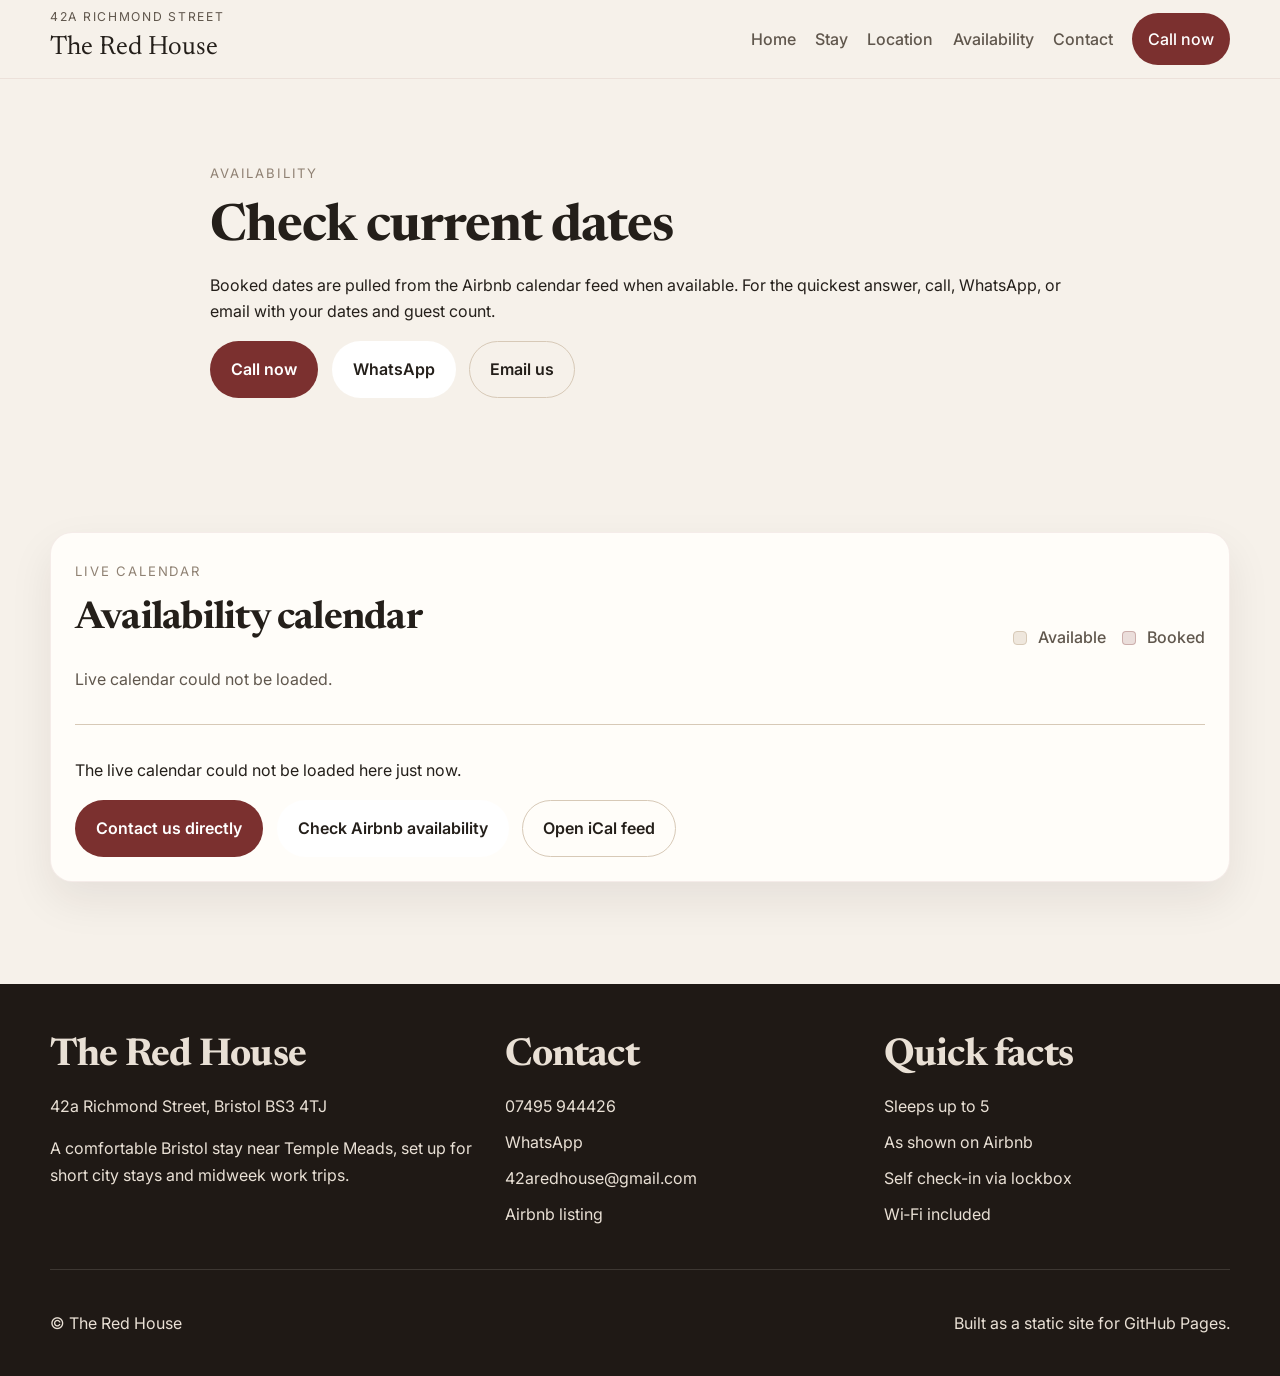
==== availability.html @ 4aca9b9d "Add files via upload" ====
<!doctype html>
<html lang="en">
<head>
<meta charset="utf-8">
<meta name="viewport" content="width=device-width, initial-scale=1">
<title>Availability | The Red House, 42a Richmond Street, Bristol</title>
<meta name="description" content="Check current availability for The Red House in Bristol. View booked dates and get in touch directly for your stay.">
<link rel="canonical" href="https://42atheredhouse.github.io/Bristol-Apartment/availability.html">
<meta property="og:title" content="Availability | The Red House, 42a Richmond Street, Bristol">
<meta property="og:description" content="Check current availability for The Red House in Bristol. View booked dates and get in touch directly for your stay.">
<meta property="og:type" content="website">
<meta property="og:url" content="https://42atheredhouse.github.io/Bristol-Apartment/availability.html">
<meta property="og:image" content="https://42atheredhouse.github.io/Bristol-Apartment/Living%20Room%20Hero.jpg">
<link rel="preconnect" href="https://fonts.googleapis.com">
<link rel="preconnect" href="https://fonts.gstatic.com" crossorigin>
<link href="https://fonts.googleapis.com/css2?family=Newsreader:opsz,wght@6..72,600;6..72,700&family=Inter:wght@400;500;600;700&display=swap" rel="stylesheet">
<link rel="stylesheet" href="assets/css/styles.css">
</head>
<body>
<header class="site-header">
  <div class="container nav-wrap">
    <a class="brand" href="index.html">
      <span class="brand-kicker">42A Richmond Street</span>
      <span class="brand-name">The Red House</span>
    </a>
    <button class="menu-toggle" aria-expanded="false" aria-controls="site-nav">Menu</button>
    <nav id="site-nav" class="site-nav" aria-label="Main navigation">
      <a href="index.html">Home</a>
      <a href="stay.html">Stay</a>
      <a href="location.html">Location</a>
      <a href="availability.html">Availability</a>
      <a href="contact.html">Contact</a>
      <a class="nav-cta" href="tel:+447495944426">Call now</a>
    </nav>
  </div>
</header>
<main class="page-main">
  <section class="page-hero narrow">
    <div class="container">
      <p class="eyebrow">Availability</p>
      <h1>Check current dates</h1>
      <p>Booked dates are pulled from the Airbnb calendar feed when available. For the quickest answer, call, WhatsApp, or email with your dates and guest count.</p>
      <div class="inline-actions">
        <a class="btn btn-primary" href="tel:+447495944426">Call now</a>
        <a class="btn btn-secondary" href="https://wa.me/447495944426?text=Hello%20-%20I%27d%20like%20to%20ask%20about%20availability%20at%20The%20Red%20House.">WhatsApp</a>
        <a class="btn btn-ghost" href="mailto:42aredhouse@gmail.com?subject=Availability%20enquiry%20for%20The%20Red%20House">Email us</a>
      </div>
    </div>
  </section>

  <section class="section">
    <div class="container">
      <div class="availability-panel">
        <div class="availability-top">
          <div>
            <p class="eyebrow">Live calendar</p>
            <h2>Availability calendar</h2>
          </div>
          <div class="availability-legend">
            <span><i class="legend-box available"></i> Available</span>
            <span><i class="legend-box booked"></i> Booked</span>
          </div>
        </div>
        <div id="availability-status" class="availability-status">Loading calendar…</div>
        <div id="calendar-wrap" class="calendar-wrap" hidden></div>
        <div id="availability-fallback" class="availability-fallback" hidden>
          <p>The live calendar could not be loaded here just now.</p>
          <div class="inline-actions compact">
            <a class="btn btn-primary" href="contact.html">Contact us directly</a>
            <a class="btn btn-secondary" href="https://www.airbnb.co.uk/rooms/1425422079046870858">Check Airbnb availability</a>
            <a class="btn btn-ghost" href="https://www.airbnb.co.uk/calendar/ical/1425422079046870858.ics?t=6ffb9995979742ffa3e7697422e4d368">Open iCal feed</a>
          </div>
        </div>
      </div>
    </div>
  </section>
</main>
<footer class="site-footer">
  <div class="container footer-grid">
    <div>
      <h2>The Red House</h2>
      <p>42a Richmond Street, Bristol BS3 4TJ</p>
      <p>A comfortable Bristol stay near Temple Meads, set up for short city stays and midweek work trips.</p>
    </div>
    <div>
      <h2>Contact</h2>
      <ul class="footer-list">
        <li><a href="tel:+447495944426">07495 944426</a></li>
        <li><a href="https://wa.me/447495944426?text=Hello%20-%20I%27d%20like%20to%20ask%20about%20availability%20at%20The%20Red%20House.">WhatsApp</a></li>
        <li><a href="mailto:42aredhouse@gmail.com">42aredhouse@gmail.com</a></li>
        <li><a href="https://www.airbnb.co.uk/rooms/1425422079046870858">Airbnb listing</a></li>
      </ul>
    </div>
    <div>
      <h2>Quick facts</h2>
      <ul class="footer-list">
        <li>Sleeps up to 5</li>
        <li>As shown on Airbnb</li>
        <li>Self check-in via lockbox</li>
        <li>Wi‑Fi included</li>
      </ul>
    </div>
  </div>
  <div class="container footer-bottom">
    <p>© The Red House</p>
    <p>Built as a static site for GitHub Pages.</p>
  </div>
</footer>
<script src="assets/js/site.js"></script>
</body>
</html>
---- assets/css/styles.css ----
:root {
  --bg: #f6f1ea;
  --surface: #fffdf9;
  --surface-soft: #efe7dd;
  --text: #241f1a;
  --muted: #60574d;
  --line: #d7c9b7;
  --accent: #7b302f;
  --accent-dark: #5f2221;
  --white: #ffffff;
  --shadow: 0 18px 44px rgba(36, 31, 26, 0.08);
  --radius: 22px;
  --radius-sm: 14px;
  --content: 1180px;
}
* { box-sizing: border-box; }
html { scroll-behavior: smooth; }
body {
  margin: 0;
  font-family: Inter, system-ui, sans-serif;
  color: var(--text);
  background: var(--bg);
  line-height: 1.65;
}
a { color: inherit; text-decoration: none; }
img { max-width: 100%; display: block; }
p, li { font-size: 1rem; }
h1, h2, h3 {
  font-family: "Newsreader", Georgia, serif;
  line-height: 1.08;
  margin: 0 0 0.6rem;
  letter-spacing: -0.02em;
}
h1 { font-size: clamp(2.5rem, 4vw, 5rem); }
h2 { font-size: clamp(2rem, 3vw, 3.2rem); }
h3 { font-size: 1.45rem; }
.container {
  width: min(calc(100% - 2rem), var(--content));
  margin: 0 auto;
}
.site-header {
  position: sticky;
  top: 0;
  z-index: 20;
  background: rgba(246, 241, 234, 0.88);
  border-bottom: 1px solid rgba(123, 48, 47, 0.08);
  backdrop-filter: blur(14px);
}
.nav-wrap { display: flex; align-items: center; justify-content: space-between; gap: 1rem; min-height: 78px; }
.brand { display: flex; flex-direction: column; }
.brand-kicker { font-size: 0.76rem; text-transform: uppercase; letter-spacing: 0.14em; color: var(--muted); }
.brand-name { font-family: "Newsreader", Georgia, serif; font-size: 1.65rem; }
.site-nav { display: flex; align-items: center; gap: 1.2rem; }
.site-nav a { color: var(--muted); font-weight: 500; }
.site-nav a:hover, .site-nav a:focus { color: var(--text); }
.nav-cta {
  padding: 0.8rem 1rem;
  background: var(--accent);
  color: var(--white) !important;
  border-radius: 999px;
}
.menu-toggle { display: none; }
.hero {
  position: relative;
  min-height: min(92vh, 940px);
  display: flex;
  align-items: center;
  overflow: clip;
}
.hero-image, .hero-overlay {
  position: absolute; inset: 0; width: 100%; height: 100%;
}
.hero-image { object-fit: cover; }
.hero-overlay {
  background: linear-gradient(90deg, rgba(18,15,12,.70) 0%, rgba(18,15,12,.48) 35%, rgba(18,15,12,.18) 65%, rgba(18,15,12,.08) 100%);
}
.hero-content {
  position: relative;
  z-index: 1;
  color: var(--white);
  padding: 5rem 0;
  max-width: 760px;
}
.eyebrow {
  display: inline-block;
  margin: 0 0 1rem;
  font-size: 0.82rem;
  text-transform: uppercase;
  letter-spacing: 0.14em;
  color: #8f8173;
}
.hero .eyebrow, .hero p, .hero a { color: var(--white); }
.hero-copy { font-size: clamp(1.1rem, 1.4vw, 1.35rem); max-width: 48rem; margin: 0 0 1.6rem; }
.cta-row, .inline-actions { display: flex; flex-wrap: wrap; gap: 0.85rem; }
.btn {
  display: inline-flex; align-items: center; justify-content: center;
  min-height: 48px; padding: 0.9rem 1.25rem; border-radius: 999px;
  border: 1px solid transparent; font-weight: 600; transition: .2s ease;
}
.btn:hover, .btn:focus { transform: translateY(-1px); }
.btn-primary { background: var(--accent); color: var(--white); }
.btn-primary:hover, .btn-primary:focus { background: var(--accent-dark); }
.btn-secondary { background: var(--white); color: var(--text); }
.btn-ghost { border-color: rgba(255,255,255,.45); color: var(--white); }
.page-main .btn-ghost, .section .btn-ghost { border-color: var(--line); color: var(--text); }
.secondary-link { margin-top: 1rem; }
.secondary-link a { text-decoration: underline; text-underline-offset: 0.2em; }
.fact-strip { background: var(--accent); color: var(--white); }
.fact-grid {
  display: grid; gap: 1rem; grid-template-columns: repeat(5, 1fr); padding: 1rem 0;
}
.fact-grid p { margin: 0; font-weight: 600; text-align: center; }
.section { padding: clamp(4rem, 8vw, 7rem) 0; }
.section-soft { background: var(--surface-soft); }
.section-heading { max-width: 820px; margin-bottom: 2rem; }
.two-col { display: grid; gap: 2rem; grid-template-columns: 1.1fr .9fr; align-items: start; }
.card-list, .feature-grid { display: grid; gap: 1rem; }
.mini-card, .feature-card, .trust-panel, .media-card, .map-card, .map-placeholder, .contact-panel, .contact-form {
  background: var(--surface); border: 1px solid rgba(123,48,47,.08); border-radius: var(--radius); box-shadow: var(--shadow);
}
.mini-card, .feature-card, .trust-panel, .contact-panel, .contact-form, .map-placeholder { padding: 1.3rem; }
.gallery-grid { display: grid; gap: 1rem; }
.gallery-home { grid-template-columns: repeat(12, 1fr); }
.gallery-full { grid-template-columns: repeat(3, 1fr); }
.gallery-item { background: var(--surface); border-radius: var(--radius); overflow: hidden; border: 1px solid rgba(123,48,47,.08); }
.gallery-item img { width: 100%; height: 100%; object-fit: cover; aspect-ratio: 1 / 1; }
.gallery-item figcaption { padding: 0.75rem 1rem; color: var(--muted); }
.gallery-large { grid-column: span 7; grid-row: span 2; }
.gallery-large img { aspect-ratio: 4 / 5; }
.gallery-home .gallery-item:not(.gallery-large) { grid-column: span 5; }
.gallery-wide { grid-column: span 2; }
.gallery-wide img { aspect-ratio: 16 / 10; }
.section-link { margin: 1.2rem 0 0; }
.section-link a { color: var(--accent); font-weight: 600; }
.trust-panel ul, .check-list, .contact-list, .footer-list { list-style: none; padding: 0; margin: 1rem 0 0; }
.trust-panel li, .check-list li { position: relative; padding-left: 1.3rem; margin-bottom: .75rem; }
.trust-panel li::before, .check-list li::before {
  content: '•'; position: absolute; left: 0; color: var(--accent); font-weight: 700;
}
.contact-band { background: var(--text); color: var(--white); }
.contact-band-inner { display: grid; gap: 2rem; grid-template-columns: 1.2fr .8fr; align-items: center; }
.cta-stack { display: grid; gap: .9rem; }
.site-footer { background: #1f1915; color: #e9e0d5; padding-top: 3.2rem; }
.footer-grid { display: grid; gap: 2rem; grid-template-columns: 1.1fr .9fr .9fr; }
.footer-list li { margin-bottom: .6rem; }
.footer-bottom {
  display: flex; justify-content: space-between; gap: 1rem; flex-wrap: wrap; padding: 1.5rem 0; border-top: 1px solid rgba(233,224,213,.15); margin-top: 2rem;
}
.page-hero { padding: clamp(3rem, 7vw, 5rem) 0 2rem; }
.page-hero.narrow .container { max-width: 860px; }
.feature-grid { grid-template-columns: repeat(2,1fr); }
.amenity-grid, .contact-grid { grid-template-columns: repeat(2,1fr); }
.media-card img { width: 100%; height: 100%; object-fit: cover; border-radius: var(--radius); }
.media-card.tall img { aspect-ratio: 4 / 5; }
.location-note { margin-top: 1.5rem; padding-top: 1.3rem; border-top: 1px solid var(--line); }
.map-card { padding: 1.5rem; display: grid; gap: 1.5rem; grid-template-columns: 1.3fr .7fr; align-items: stretch; }
.map-placeholder { display: grid; gap: .5rem; align-content: center; background: linear-gradient(145deg, #efe7dd, #f9f5ef); }
.contact-list li { display: grid; grid-template-columns: 88px 1fr; gap: 1rem; margin-bottom: 1rem; }
.contact-list strong { color: var(--muted); }
.contact-form { display: grid; gap: .6rem; }
.contact-form input, .contact-form textarea {
  width: 100%; padding: 0.9rem 1rem; border: 1px solid var(--line); border-radius: 12px; background: var(--surface); font: inherit;
}
.form-note { color: var(--muted); margin: 0; }
.compact { margin-top: 1rem; }
@media (max-width: 980px) {
  .fact-grid { grid-template-columns: repeat(2, 1fr); }
  .two-col, .contact-band-inner, .feature-grid, .amenity-grid, .contact-grid, .map-card, .footer-grid, .gallery-full { grid-template-columns: 1fr; }
  .gallery-home { grid-template-columns: repeat(2, 1fr); }
  .gallery-large, .gallery-home .gallery-item:not(.gallery-large), .gallery-wide { grid-column: span 1; grid-row: span 1; }
  .gallery-large img, .gallery-item img, .gallery-wide img { aspect-ratio: 4 / 3; }
  .site-nav {
    position: absolute; inset: 78px 1rem auto 1rem; background: rgba(255,253,249,.98); border: 1px solid rgba(123,48,47,.08); border-radius: 18px; padding: 1rem; box-shadow: var(--shadow); display: none; flex-direction: column; align-items: stretch;
  }
  .site-nav.is-open { display: flex; }
  .menu-toggle {
    display: inline-flex; border: 1px solid var(--line); border-radius: 999px; padding: .7rem 1rem; background: var(--surface); font: inherit;
  }
}
@media (max-width: 720px) {
  .hero { min-height: 80vh; }
  .hero-overlay { background: linear-gradient(180deg, rgba(18,15,12,.70) 0%, rgba(18,15,12,.35) 55%, rgba(18,15,12,.35) 100%); }
  .fact-grid { grid-template-columns: 1fr; text-align: left; }
  .cta-row, .inline-actions { flex-direction: column; align-items: stretch; }
  .btn { width: 100%; }
  .contact-list li { grid-template-columns: 1fr; gap: .2rem; }
  .footer-bottom { flex-direction: column; }
}
@media (min-width: 1600px) {
  .container { width: min(calc(100% - 4rem), 1320px); }
  body { font-size: 18px; }
}

.hero .btn-secondary { color: var(--text); }
.zoom-link { display:block; cursor: zoom-in; }
.zoom-link img { cursor: zoom-in; }
.lightbox { position: fixed; inset: 0; background: rgba(10,8,7,.88); display: grid; place-items: center; padding: 2rem; z-index: 1000; opacity: 0; pointer-events: none; transition: opacity .2s ease; }
.lightbox.is-open { opacity: 1; pointer-events: auto; }
.lightbox-inner { position: relative; max-width: min(92vw, 1400px); max-height: 90vh; }
.lightbox img { max-width: 100%; max-height: 90vh; width: auto; height: auto; border-radius: 18px; box-shadow: 0 18px 44px rgba(0,0,0,.28); }
.lightbox-close { position: absolute; top: -0.75rem; right: -0.75rem; width: 44px; height: 44px; border-radius: 999px; border: 0; background: var(--surface); color: var(--text); font-size: 1.4rem; cursor: pointer; box-shadow: var(--shadow); }


.location-image-section { padding-top: 1rem; }
.location-image-card img { border-radius: var(--radius); aspect-ratio: auto; }
.availability-panel {
  background: var(--surface);
  border: 1px solid rgba(123,48,47,.08);
  border-radius: var(--radius);
  box-shadow: var(--shadow);
  padding: 1.5rem;
}
.availability-top {
  display:flex; justify-content:space-between; gap:1rem; align-items:end; flex-wrap:wrap; margin-bottom:1rem;
}
.availability-legend { display:flex; gap:1rem; flex-wrap:wrap; color: var(--muted); font-weight:500; }
.legend-box { display:inline-block; width:14px; height:14px; border-radius:4px; margin-right:.45rem; vertical-align:-2px; border:1px solid var(--line); background:var(--surface-soft); }
.legend-box.booked { background: rgba(123,48,47,.15); border-color: rgba(123,48,47,.28); }
.availability-status { color: var(--muted); margin-bottom:1rem; }
.calendar-wrap { display:grid; grid-template-columns: repeat(2, 1fr); gap:1rem; }
.calendar-month {
  border:1px solid rgba(123,48,47,.08); border-radius:18px; padding:1rem; background:linear-gradient(180deg, #fffdf9, #faf6f0);
}
.calendar-month h3 { margin-bottom: .9rem; font-size:1.5rem; }
.calendar-grid { display:grid; grid-template-columns: repeat(7,1fr); gap:.45rem; }
.calendar-dayname, .calendar-day {
  text-align:center; font-size:.9rem; border-radius:12px; min-height:44px; display:grid; place-items:center;
}
.calendar-dayname { color: var(--muted); font-weight:600; }
.calendar-day { border:1px solid rgba(123,48,47,.08); background:var(--surface); }
.calendar-day.is-blank { background:transparent; border-color:transparent; }
.calendar-day.is-booked { background: rgba(123,48,47,.14); color: var(--text); border-color: rgba(123,48,47,.24); font-weight:700; }
.calendar-day.is-today { outline:2px solid var(--accent); outline-offset:1px; }
.availability-fallback { border-top:1px solid var(--line); padding-top:1rem; margin-top:1rem; }
@media (max-width: 980px) { .calendar-wrap { grid-template-columns: 1fr; } }
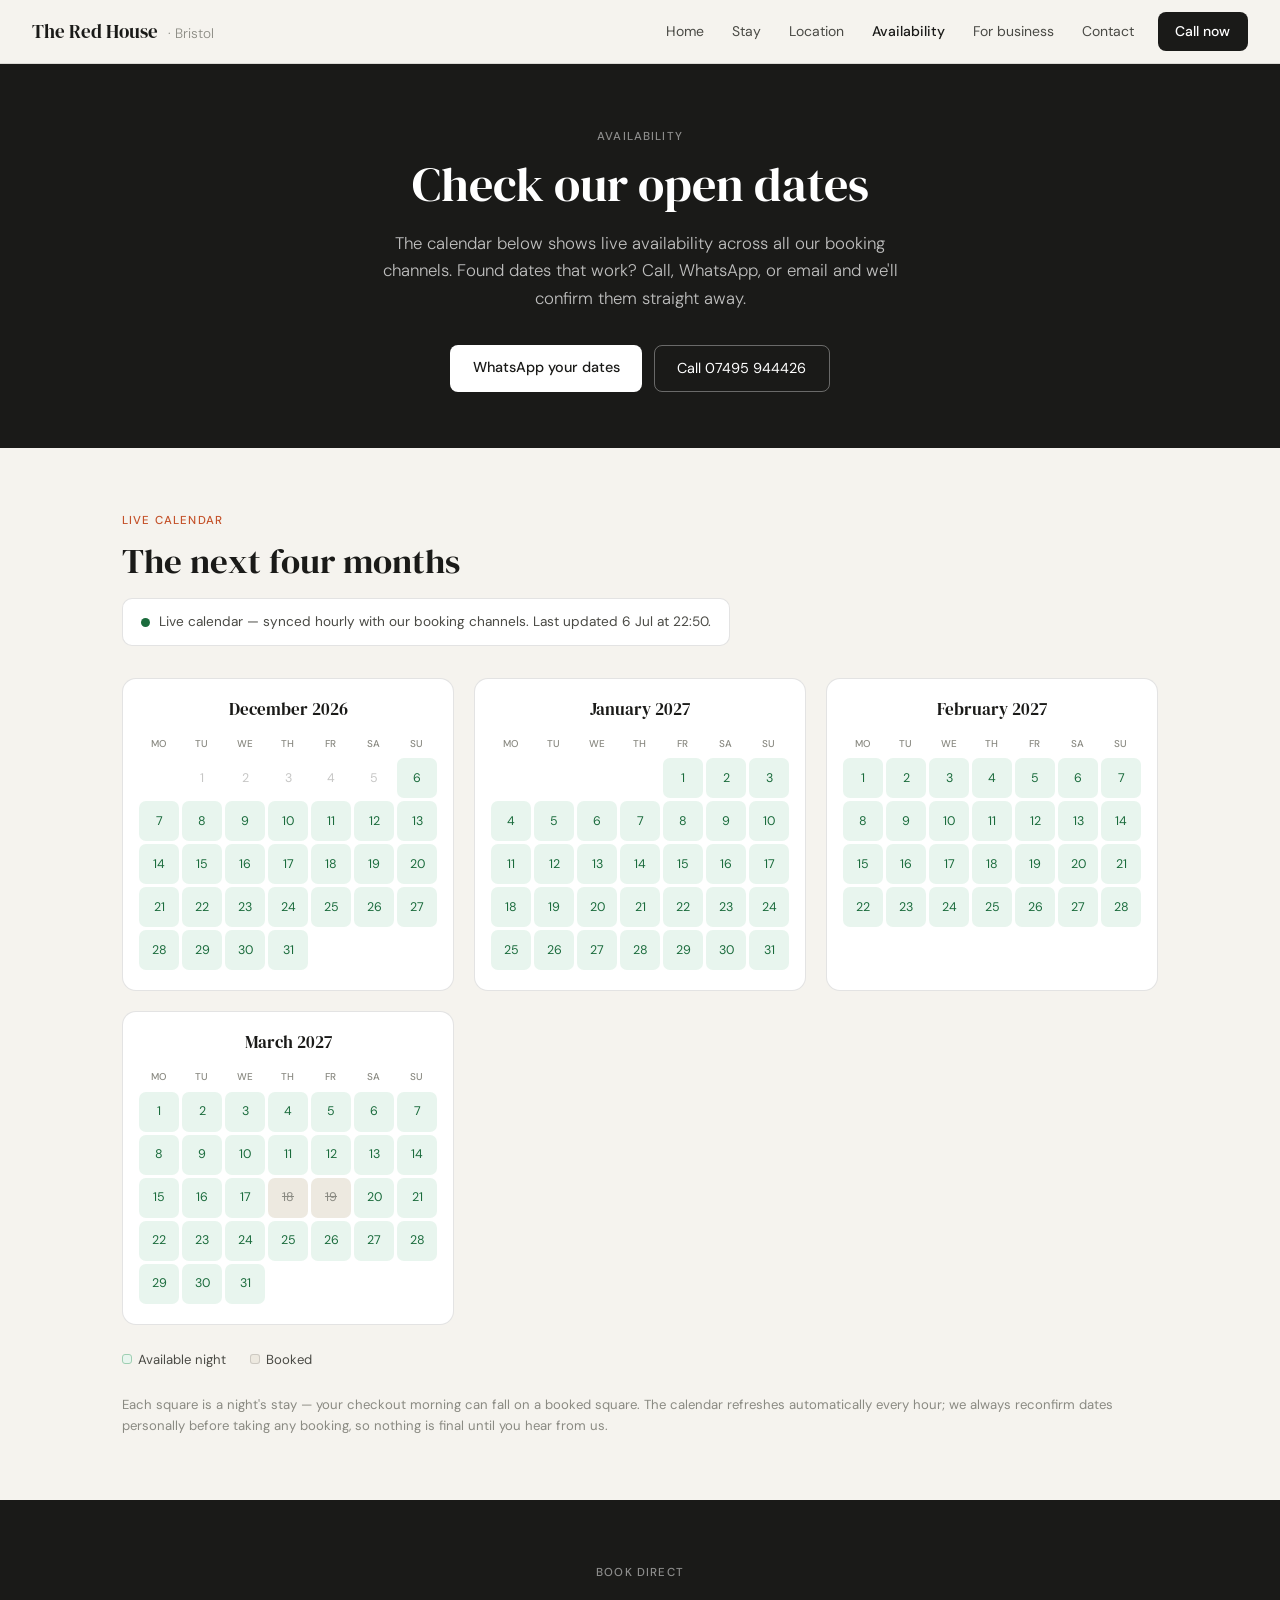
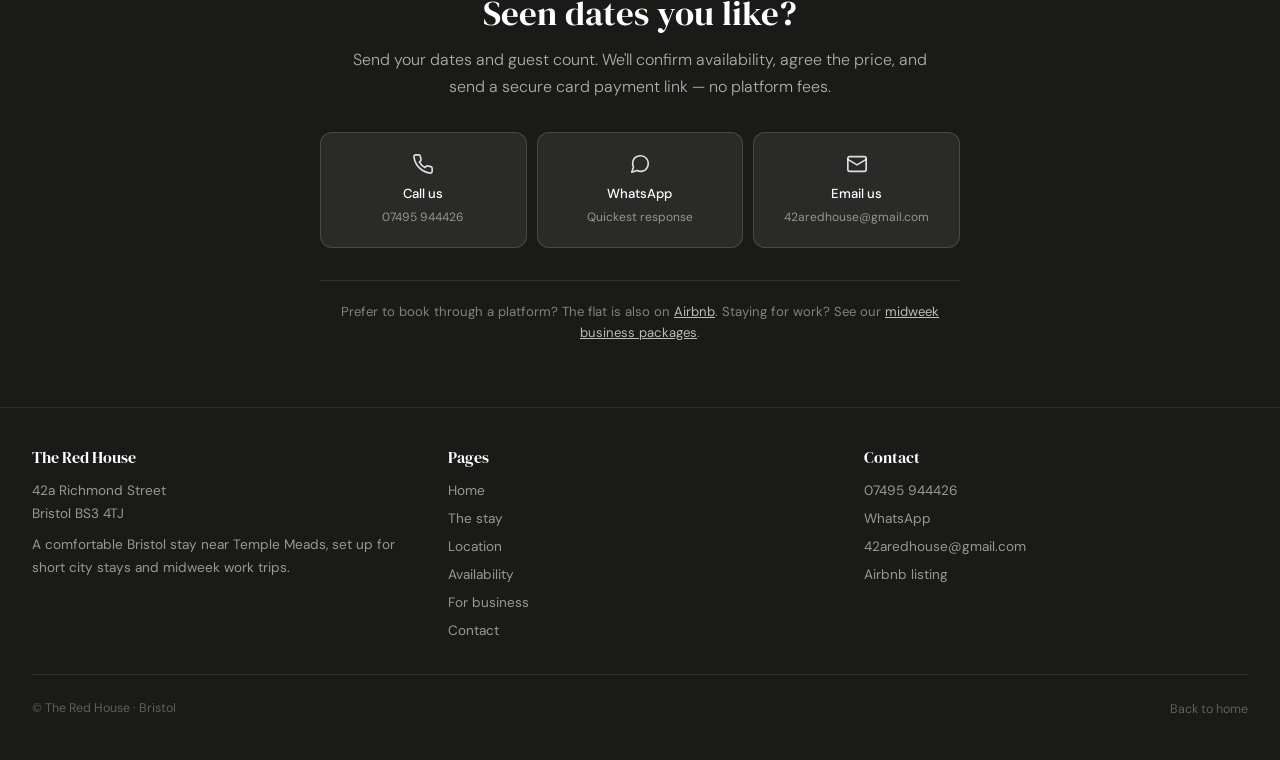
==== commit faa7ff23: "Redesign site: new business page style, For business + Availability pages, live Airbnb calendar sync" ====
--- a/availability.html
+++ b/availability.html
@@ -3,109 +3,235 @@
 <head>
 <meta charset="utf-8">
 <meta name="viewport" content="width=device-width, initial-scale=1">
-<title>Availability | The Red House, 42a Richmond Street, Bristol</title>
-<meta name="description" content="Check current availability for The Red House in Bristol. View booked dates and get in touch directly for your stay.">
+<meta name="robots" content="noindex"> <!-- staging: remove this line when live on redhousebristol.co.uk -->
+<title>Availability | The Red House Bristol</title>
+<meta name="description" content="Live availability calendar for The Red House, Bristol. Check open dates, then call, WhatsApp, or email to book direct.">
 <link rel="canonical" href="https://42atheredhouse.github.io/Bristol-Apartment/availability.html">
-<meta property="og:title" content="Availability | The Red House, 42a Richmond Street, Bristol">
-<meta property="og:description" content="Check current availability for The Red House in Bristol. View booked dates and get in touch directly for your stay.">
+<meta property="og:title" content="Availability | The Red House Bristol">
+<meta property="og:description" content="Live availability calendar for The Red House, Bristol. Check open dates, then book direct.">
 <meta property="og:type" content="website">
 <meta property="og:url" content="https://42atheredhouse.github.io/Bristol-Apartment/availability.html">
 <meta property="og:image" content="https://42atheredhouse.github.io/Bristol-Apartment/Living%20Room%20Hero.jpg">
 <link rel="preconnect" href="https://fonts.googleapis.com">
 <link rel="preconnect" href="https://fonts.gstatic.com" crossorigin>
-<link href="https://fonts.googleapis.com/css2?family=Newsreader:opsz,wght@6..72,600;6..72,700&family=Inter:wght@400;500;600;700&display=swap" rel="stylesheet">
+<link href="https://fonts.googleapis.com/css2?family=DM+Serif+Display:ital@0;1&family=DM+Sans:wght@300;400;500&display=swap" rel="stylesheet">
 <link rel="stylesheet" href="assets/css/styles.css">
+<link rel="icon" type="image/png" sizes="32x32" href="assets/favicon.png">
+<link rel="icon" href="assets/favicon.svg" type="image/svg+xml">
+<script type="application/ld+json">{
+  "@context": "https://schema.org",
+  "@type": "LodgingBusiness",
+  "name": "The Red House",
+  "description": "A comfortable Bristol stay near Temple Meads, suited to midweek work trips and short city stays.",
+  "telephone": "07495 944426",
+  "email": "42aredhouse@gmail.com",
+  "address": {
+    "@type": "PostalAddress",
+    "streetAddress": "42a Richmond Street",
+    "addressLocality": "Bristol",
+    "postalCode": "BS3 4TJ",
+    "addressCountry": "GB"
+  },
+  "checkinTime": "15:00",
+  "sameAs": ["https://www.airbnb.co.uk/rooms/1425422079046870858"],
+  "url": "https://42atheredhouse.github.io/Bristol-Apartment/availability.html"
+}</script>
 </head>
 <body>
+
 <header class="site-header">
-  <div class="container nav-wrap">
-    <a class="brand" href="index.html">
-      <span class="brand-kicker">42A Richmond Street</span>
-      <span class="brand-name">The Red House</span>
-    </a>
-    <button class="menu-toggle" aria-expanded="false" aria-controls="site-nav">Menu</button>
-    <nav id="site-nav" class="site-nav" aria-label="Main navigation">
-      <a href="index.html">Home</a>
-      <a href="stay.html">Stay</a>
-      <a href="location.html">Location</a>
-      <a href="availability.html">Availability</a>
-      <a href="contact.html">Contact</a>
-      <a class="nav-cta" href="tel:+447495944426">Call now</a>
-    </nav>
-  </div>
+  <a href="index.html" class="nav-logo">The Red House <span>· Bristol</span></a>
+  <nav class="nav-links" aria-label="Main navigation">
+    <a href="index.html">Home</a>
+    <a href="stay.html">Stay</a>
+    <a href="location.html">Location</a>
+    <a href="availability.html" class="active" aria-current="page">Availability</a>
+    <a href="business.html">For business</a>
+    <a href="contact.html">Contact</a>
+    <a href="tel:+447495944426" class="nav-cta">Call now</a>
+  </nav>
+  <button class="nav-menu-btn" aria-label="Open menu" aria-expanded="false" aria-controls="mobileNav">
+    <span></span><span></span><span></span>
+  </button>
 </header>
-<main class="page-main">
-  <section class="page-hero narrow">
-    <div class="container">
-      <p class="eyebrow">Availability</p>
-      <h1>Check current dates</h1>
-      <p>Booked dates are pulled from the Airbnb calendar feed when available. For the quickest answer, call, WhatsApp, or email with your dates and guest count.</p>
-      <div class="inline-actions">
-        <a class="btn btn-primary" href="tel:+447495944426">Call now</a>
-        <a class="btn btn-secondary" href="https://wa.me/447495944426?text=Hello%20-%20I%27d%20like%20to%20ask%20about%20availability%20at%20The%20Red%20House.">WhatsApp</a>
-        <a class="btn btn-ghost" href="mailto:42aredhouse@gmail.com?subject=Availability%20enquiry%20for%20The%20Red%20House">Email us</a>
+
+<div class="mobile-nav" id="mobileNav">
+  <div class="mobile-nav-header">
+    <span class="mobile-nav-title">The Red House</span>
+    <button class="mobile-nav-close" aria-label="Close menu">✕</button>
+  </div>
+  <a href="index.html">Home</a>
+  <a href="stay.html">Stay</a>
+  <a href="location.html">Location</a>
+  <a href="availability.html">Availability</a>
+  <a href="business.html">For business</a>
+  <a href="contact.html">Contact</a>
+  <div class="mobile-nav-footer">
+    <a href="tel:+447495944426">Call 07495 944426</a>
+    <a href="https://wa.me/447495944426" class="ghost">WhatsApp</a>
+  </div>
+</div>
+
+<main>
+  <div class="page-hero">
+    <span class="eyebrow">Availability</span>
+    <h1>Check our open dates</h1>
+    <p>The calendar below shows live availability across all our booking channels. Found dates that work? Call, WhatsApp, or email and we'll confirm them straight away.</p>
+    <div class="cta-row">
+      <a href="https://wa.me/447495944426?text=Hello%20-%20I%27d%20like%20to%20book%20The%20Red%20House.%20My%20dates%20are:" class="btn btn-white">WhatsApp your dates</a>
+      <a href="tel:+447495944426" class="btn btn-ghost-light">Call 07495 944426</a>
+    </div>
+  </div>
+
+  <section class="section reveal">
+    <span class="eyebrow">Live calendar</span>
+    <h2>The next four months</h2>
+
+    <div class="cal-status" id="calStatus">
+      <span class="dot off"></span>
+      <span>Loading calendar…</span>
+    </div>
+
+    <div class="cal-months" id="calMonths"></div>
+
+    <div class="cal-legend">
+      <div class="leg"><div class="leg-dot" style="background:var(--green-light);border:1px solid #9ecfb2;"></div> Available night</div>
+      <div class="leg"><div class="leg-dot" style="background:var(--paper-warm);border:1px solid rgba(26,26,24,0.15);"></div> Booked</div>
+    </div>
+
+    <p class="fineprint">Each square is a night's stay — your checkout morning can fall on a booked square. The calendar refreshes automatically every hour; we always reconfirm dates personally before taking any booking, so nothing is final until you hear from us.</p>
+  </section>
+
+  <section class="contact-band">
+    <div class="contact-band-inner reveal">
+      <span class="eyebrow">Book direct</span>
+      <h2>Seen dates you like?</h2>
+      <p class="lead">Send your dates and guest count. We'll confirm availability, agree the price, and send a secure card payment link — no platform fees.</p>
+      <div class="contact-options">
+        <a href="tel:+447495944426" class="contact-option">
+          <svg class="contact-option-icon" viewBox="0 0 24 24" fill="none" stroke="currentColor" stroke-width="1.8" stroke-linecap="round" stroke-linejoin="round" aria-hidden="true"><path d="M22 16.92v3a2 2 0 0 1-2.18 2 19.79 19.79 0 0 1-8.63-3.07 19.5 19.5 0 0 1-6-6 19.79 19.79 0 0 1-3.07-8.67A2 2 0 0 1 4.11 2h3a2 2 0 0 1 2 1.72 12.84 12.84 0 0 0 .7 2.81 2 2 0 0 1-.45 2.11L8.09 9.91a16 16 0 0 0 6 6l1.27-1.27a2 2 0 0 1 2.11-.45 12.84 12.84 0 0 0 2.81.7A2 2 0 0 1 22 16.92z"/></svg>
+          <span class="contact-option-label">Call us</span>
+          <span class="contact-option-sub">07495 944426</span>
+        </a>
+        <a href="https://wa.me/447495944426?text=Hello%20-%20I%27d%20like%20to%20book%20The%20Red%20House.%20My%20dates%20are:" class="contact-option">
+          <svg class="contact-option-icon" viewBox="0 0 24 24" fill="none" stroke="currentColor" stroke-width="1.8" stroke-linecap="round" stroke-linejoin="round" aria-hidden="true"><path d="M21 11.5a8.38 8.38 0 0 1-.9 3.8 8.5 8.5 0 0 1-7.6 4.7 8.38 8.38 0 0 1-3.8-.9L3 21l1.9-5.7a8.38 8.38 0 0 1-.9-3.8 8.5 8.5 0 0 1 4.7-7.6 8.38 8.38 0 0 1 3.8-.9h.5a8.48 8.48 0 0 1 8 8v.5z"/></svg>
+          <span class="contact-option-label">WhatsApp</span>
+          <span class="contact-option-sub">Quickest response</span>
+        </a>
+        <a href="mailto:42aredhouse@gmail.com?subject=Booking%20enquiry%20-%20The%20Red%20House&body=Hello%2C%0A%0AI%27d%20like%20to%20book%20The%20Red%20House.%0A%0ADates%3A%20%0ANumber%20of%20guests%3A%20%0A%0AThanks" class="contact-option">
+          <svg class="contact-option-icon" viewBox="0 0 24 24" fill="none" stroke="currentColor" stroke-width="1.8" stroke-linecap="round" stroke-linejoin="round" aria-hidden="true"><rect x="2" y="4" width="20" height="16" rx="2"/><path d="m22 7-10 6L2 7"/></svg>
+          <span class="contact-option-label">Email us</span>
+          <span class="contact-option-sub">42aredhouse@gmail.com</span>
+        </a>
       </div>
-    </div>
-  </section>
-
-  <section class="section">
-    <div class="container">
-      <div class="availability-panel">
-        <div class="availability-top">
-          <div>
-            <p class="eyebrow">Live calendar</p>
-            <h2>Availability calendar</h2>
-          </div>
-          <div class="availability-legend">
-            <span><i class="legend-box available"></i> Available</span>
-            <span><i class="legend-box booked"></i> Booked</span>
-          </div>
-        </div>
-        <div id="availability-status" class="availability-status">Loading calendar…</div>
-        <div id="calendar-wrap" class="calendar-wrap" hidden></div>
-        <div id="availability-fallback" class="availability-fallback" hidden>
-          <p>The live calendar could not be loaded here just now.</p>
-          <div class="inline-actions compact">
-            <a class="btn btn-primary" href="contact.html">Contact us directly</a>
-            <a class="btn btn-secondary" href="https://www.airbnb.co.uk/rooms/1425422079046870858">Check Airbnb availability</a>
-            <a class="btn btn-ghost" href="https://www.airbnb.co.uk/calendar/ical/1425422079046870858.ics?t=6ffb9995979742ffa3e7697422e4d368">Open iCal feed</a>
-          </div>
-        </div>
-      </div>
+      <p class="contact-band-note">Prefer to book through a platform? The flat is also on <a href="https://www.airbnb.co.uk/rooms/1425422079046870858" style="color:rgba(255,255,255,0.7);">Airbnb</a>. Staying for work? See our <a href="business.html" style="color:rgba(255,255,255,0.7);">midweek business packages</a>.</p>
     </div>
   </section>
 </main>
+
 <footer class="site-footer">
-  <div class="container footer-grid">
-    <div>
-      <h2>The Red House</h2>
-      <p>42a Richmond Street, Bristol BS3 4TJ</p>
-      <p>A comfortable Bristol stay near Temple Meads, set up for short city stays and midweek work trips.</p>
-    </div>
-    <div>
-      <h2>Contact</h2>
-      <ul class="footer-list">
-        <li><a href="tel:+447495944426">07495 944426</a></li>
-        <li><a href="https://wa.me/447495944426?text=Hello%20-%20I%27d%20like%20to%20ask%20about%20availability%20at%20The%20Red%20House.">WhatsApp</a></li>
-        <li><a href="mailto:42aredhouse@gmail.com">42aredhouse@gmail.com</a></li>
-        <li><a href="https://www.airbnb.co.uk/rooms/1425422079046870858">Airbnb listing</a></li>
-      </ul>
-    </div>
-    <div>
-      <h2>Quick facts</h2>
-      <ul class="footer-list">
-        <li>Sleeps up to 5</li>
-        <li>As shown on Airbnb</li>
-        <li>Self check-in via lockbox</li>
-        <li>Wi‑Fi included</li>
-      </ul>
-    </div>
-  </div>
-  <div class="container footer-bottom">
-    <p>© The Red House</p>
-    <p>Built as a static site for GitHub Pages.</p>
+  <div>
+    <h2>The Red House</h2>
+    <p>42a Richmond Street<br>Bristol BS3 4TJ</p>
+    <p style="margin-top:0.5rem;">A comfortable Bristol stay near Temple Meads, set up for short city stays and midweek work trips.</p>
+  </div>
+  <div>
+    <h2>Pages</h2>
+    <ul>
+      <li><a href="index.html">Home</a></li>
+      <li><a href="stay.html">The stay</a></li>
+      <li><a href="location.html">Location</a></li>
+      <li><a href="availability.html">Availability</a></li>
+      <li><a href="business.html">For business</a></li>
+      <li><a href="contact.html">Contact</a></li>
+    </ul>
+  </div>
+  <div>
+    <h2>Contact</h2>
+    <ul>
+      <li><a href="tel:+447495944426">07495 944426</a></li>
+      <li><a href="https://wa.me/447495944426">WhatsApp</a></li>
+      <li><a href="mailto:42aredhouse@gmail.com">42aredhouse@gmail.com</a></li>
+      <li><a href="https://www.airbnb.co.uk/rooms/1425422079046870858">Airbnb listing</a></li>
+    </ul>
+  </div>
+  <div class="footer-bottom">
+    <span>© The Red House · Bristol</span>
+    <a href="index.html">Back to home</a>
   </div>
 </footer>
+
 <script src="assets/js/site.js"></script>
+<script>
+(function () {
+  var MONTHS_TO_SHOW = 4;
+  var MONTH_NAMES = ['January','February','March','April','May','June','July','August','September','October','November','December'];
+  var DOW = ['Mo','Tu','We','Th','Fr','Sa','Su'];
+
+  function pad(n) { return n < 10 ? '0' + n : '' + n; }
+  function iso(y, m, d) { return y + '-' + pad(m + 1) + '-' + pad(d); }
+
+  function isBooked(dateStr, ranges) {
+    for (var i = 0; i < ranges.length; i++) {
+      // end date is the checkout day, so it is exclusive
+      if (dateStr >= ranges[i].start && dateStr < ranges[i].end) return true;
+    }
+    return false;
+  }
+
+  function render(data) {
+    var statusEl = document.getElementById('calStatus');
+    var wrap = document.getElementById('calMonths');
+    var connected = data && data.connected === true;
+    var ranges = (data && data.booked) || [];
+
+    if (connected) {
+      var updatedTxt = '';
+      if (data.updated) {
+        var u = new Date(data.updated);
+        updatedTxt = ' Last updated ' + u.toLocaleDateString('en-GB', { day: 'numeric', month: 'short' }) +
+          ' at ' + u.toLocaleTimeString('en-GB', { hour: '2-digit', minute: '2-digit' }) + '.';
+      }
+      statusEl.innerHTML = '<span class="dot live"></span><span>Live calendar — synced hourly with our booking channels.' + updatedTxt + '</span>';
+    } else {
+      statusEl.innerHTML = '<span class="dot off"></span><span>The live calendar is being connected. In the meantime, send us your dates and we’ll confirm availability right away.</span>';
+    }
+
+    var now = new Date();
+    var todayStr = iso(now.getFullYear(), now.getMonth(), now.getDate());
+
+    var html = '';
+    for (var m = 0; m < MONTHS_TO_SHOW; m++) {
+      var y = now.getFullYear();
+      var mon = now.getMonth() + m;
+      y += Math.floor(mon / 12);
+      mon = mon % 12;
+
+      html += '<div class="cal-month"><div class="cal-month-name">' + MONTH_NAMES[mon] + ' ' + y + '</div><div class="cal-grid">';
+      for (var d = 0; d < 7; d++) html += '<div class="cal-dow">' + DOW[d] + '</div>';
+
+      var first = new Date(y, mon, 1);
+      var lead = (first.getDay() + 6) % 7; // Monday-first offset
+      for (var b = 0; b < lead; b++) html += '<div class="cal-day"></div>';
+
+      var daysInMonth = new Date(y, mon + 1, 0).getDate();
+      for (var day = 1; day <= daysInMonth; day++) {
+        var ds = iso(y, mon, day);
+        var cls = 'cal-day';
+        if (ds < todayStr) cls += ' past';
+        else if (connected) cls += isBooked(ds, ranges) ? ' booked' : ' free';
+        html += '<div class="' + cls + '">' + day + '</div>';
+      }
+      html += '</div></div>';
+    }
+    wrap.innerHTML = html;
+  }
+
+  fetch('availability.json', { cache: 'no-store' })
+    .then(function (r) { return r.ok ? r.json() : null; })
+    .then(render)
+    .catch(function () { render(null); });
+})();
+</script>
 </body>
-</html>+</html>
--- a/assets/css/styles.css
+++ b/assets/css/styles.css
@@ -1,236 +1,471 @@
+/* The Red House — shared styles
+   Design system taken from the "For business" page:
+   warm paper background, dark ink, terracotta accent,
+   DM Serif Display headings + DM Sans body. */
+
+*, *::before, *::after { box-sizing: border-box; margin: 0; padding: 0; }
 
 :root {
-  --bg: #f6f1ea;
-  --surface: #fffdf9;
-  --surface-soft: #efe7dd;
-  --text: #241f1a;
-  --muted: #60574d;
-  --line: #d7c9b7;
-  --accent: #7b302f;
-  --accent-dark: #5f2221;
+  --ink: #1a1a18;
+  --ink-mid: #4a4a45;
+  --ink-muted: #8a8a82;
+  --paper: #f5f3ee;
+  --paper-warm: #ede9e0;
+  --accent: #c4522a;
+  --accent-light: #f0e8e0;
   --white: #ffffff;
-  --shadow: 0 18px 44px rgba(36, 31, 26, 0.08);
-  --radius: 22px;
-  --radius-sm: 14px;
-  --content: 1180px;
-}
-* { box-sizing: border-box; }
+  --border: rgba(26,26,24,0.12);
+  --blue-light: #e8f0fb;
+  --blue-mid: #2c5fa8;
+  --green-light: #e8f5ee;
+  --green-mid: #1a6b3c;
+  --serif: 'DM Serif Display', Georgia, serif;
+  --sans: 'DM Sans', system-ui, sans-serif;
+  --nav-h: 64px;
+}
+
 html { scroll-behavior: smooth; }
 body {
-  margin: 0;
-  font-family: Inter, system-ui, sans-serif;
-  color: var(--text);
-  background: var(--bg);
-  line-height: 1.65;
-}
-a { color: inherit; text-decoration: none; }
-img { max-width: 100%; display: block; }
-p, li { font-size: 1rem; }
-h1, h2, h3 {
-  font-family: "Newsreader", Georgia, serif;
-  line-height: 1.08;
-  margin: 0 0 0.6rem;
-  letter-spacing: -0.02em;
-}
-h1 { font-size: clamp(2.5rem, 4vw, 5rem); }
-h2 { font-size: clamp(2rem, 3vw, 3.2rem); }
-h3 { font-size: 1.45rem; }
-.container {
-  width: min(calc(100% - 2rem), var(--content));
-  margin: 0 auto;
-}
+  font-family: var(--sans);
+  background: var(--paper);
+  color: var(--ink);
+  font-size: 16px;
+  line-height: 1.6;
+  -webkit-font-smoothing: antialiased;
+}
+img { max-width: 100%; }
+
+/* ---------- NAV ---------- */
 .site-header {
-  position: sticky;
-  top: 0;
-  z-index: 20;
-  background: rgba(246, 241, 234, 0.88);
-  border-bottom: 1px solid rgba(123, 48, 47, 0.08);
-  backdrop-filter: blur(14px);
-}
-.nav-wrap { display: flex; align-items: center; justify-content: space-between; gap: 1rem; min-height: 78px; }
-.brand { display: flex; flex-direction: column; }
-.brand-kicker { font-size: 0.76rem; text-transform: uppercase; letter-spacing: 0.14em; color: var(--muted); }
-.brand-name { font-family: "Newsreader", Georgia, serif; font-size: 1.65rem; }
-.site-nav { display: flex; align-items: center; gap: 1.2rem; }
-.site-nav a { color: var(--muted); font-weight: 500; }
-.site-nav a:hover, .site-nav a:focus { color: var(--text); }
-.nav-cta {
-  padding: 0.8rem 1rem;
-  background: var(--accent);
-  color: var(--white) !important;
-  border-radius: 999px;
-}
-.menu-toggle { display: none; }
-.hero {
-  position: relative;
-  min-height: min(92vh, 940px);
-  display: flex;
-  align-items: center;
-  overflow: clip;
-}
-.hero-image, .hero-overlay {
-  position: absolute; inset: 0; width: 100%; height: 100%;
-}
-.hero-image { object-fit: cover; }
-.hero-overlay {
-  background: linear-gradient(90deg, rgba(18,15,12,.70) 0%, rgba(18,15,12,.48) 35%, rgba(18,15,12,.18) 65%, rgba(18,15,12,.08) 100%);
-}
-.hero-content {
-  position: relative;
-  z-index: 1;
-  color: var(--white);
-  padding: 5rem 0;
-  max-width: 760px;
-}
+  position: sticky; top: 0; z-index: 100;
+  height: var(--nav-h);
+  background: var(--paper);
+  border-bottom: 1px solid var(--border);
+  display: flex; align-items: center; justify-content: space-between;
+  padding: 0 2rem;
+}
+.nav-logo { font-family: var(--serif); font-size: 1.2rem; color: var(--ink); text-decoration: none; }
+.nav-logo span { color: var(--ink-muted); font-size: 0.85rem; font-family: var(--sans); font-weight: 300; margin-left: 0.4rem; }
+.nav-links { display: flex; align-items: center; gap: 0.25rem; }
+.nav-links a {
+  font-size: 0.875rem; font-weight: 400; color: var(--ink-mid);
+  text-decoration: none; padding: 0.4rem 0.75rem; border-radius: 6px;
+  transition: background 0.15s, color 0.15s;
+}
+.nav-links a:hover { background: var(--paper-warm); color: var(--ink); }
+.nav-links a.active { color: var(--ink); font-weight: 500; }
+.nav-links a.nav-cta {
+  font-size: 0.875rem; font-weight: 500;
+  background: var(--ink); color: var(--white);
+  border: none; border-radius: 8px; padding: 0.5rem 1.1rem;
+  cursor: pointer; text-decoration: none; transition: opacity 0.15s; margin-left: 0.5rem;
+}
+.nav-links a.nav-cta:hover { opacity: 0.82; background: var(--ink); }
+.nav-menu-btn {
+  display: none; background: none; border: none; cursor: pointer;
+  flex-direction: column; gap: 5px; padding: 4px;
+}
+.nav-menu-btn span { display: block; width: 22px; height: 2px; background: var(--ink); border-radius: 2px; }
+
+/* Mobile nav overlay */
+.mobile-nav {
+  display: none; position: fixed; inset: 0; z-index: 200;
+  background: var(--paper); flex-direction: column; padding: 1.5rem 2rem;
+}
+.mobile-nav.open { display: flex; }
+.mobile-nav-header { display: flex; justify-content: space-between; align-items: center; margin-bottom: 2rem; }
+.mobile-nav-title { font-family: var(--serif); font-size: 1.1rem; }
+.mobile-nav-close { background: none; border: none; cursor: pointer; font-size: 1.5rem; color: var(--ink); line-height: 1; }
+.mobile-nav a { font-family: var(--serif); font-size: 1.6rem; color: var(--ink); text-decoration: none; padding: 0.5rem 0; border-bottom: 1px solid var(--border); }
+.mobile-nav a:last-child { border-bottom: none; }
+.mobile-nav-footer { margin-top: auto; padding-top: 2rem; }
+.mobile-nav-footer a { display: block; font-family: var(--sans); font-size: 0.9rem; background: var(--ink); color: var(--white); text-align: center; padding: 0.9rem; border-radius: 8px; border-bottom: none; margin-bottom: 0.5rem; text-decoration: none; }
+.mobile-nav-footer a.ghost { background: transparent; color: var(--ink); border: 1px solid var(--border); }
+
+/* ---------- TYPOGRAPHY & LAYOUT ---------- */
+.section { padding: 4rem 2rem; max-width: 1100px; margin: 0 auto; }
 .eyebrow {
-  display: inline-block;
-  margin: 0 0 1rem;
-  font-size: 0.82rem;
-  text-transform: uppercase;
-  letter-spacing: 0.14em;
-  color: #8f8173;
-}
-.hero .eyebrow, .hero p, .hero a { color: var(--white); }
-.hero-copy { font-size: clamp(1.1rem, 1.4vw, 1.35rem); max-width: 48rem; margin: 0 0 1.6rem; }
-.cta-row, .inline-actions { display: flex; flex-wrap: wrap; gap: 0.85rem; }
+  font-size: 0.72rem; font-weight: 500; letter-spacing: 0.1em;
+  text-transform: uppercase; color: var(--accent);
+  margin-bottom: 0.6rem; display: block;
+}
+h1, h2, h3 { font-weight: normal; }
+h2 {
+  font-family: var(--serif);
+  font-size: clamp(1.6rem, 3vw, 2.2rem);
+  line-height: 1.2; color: var(--ink); margin-bottom: 1rem;
+}
+h3 { font-family: var(--serif); font-size: 1.1rem; color: var(--ink); }
+.lead { font-size: 1rem; font-weight: 300; color: var(--ink-mid); max-width: 600px; line-height: 1.7; margin-bottom: 2.5rem; }
+.section p + p { margin-top: 1rem; }
+.fineprint { font-size: 0.82rem; color: var(--ink-muted); margin-top: 1.5rem; }
+
+/* ---------- BUTTONS ---------- */
 .btn {
-  display: inline-flex; align-items: center; justify-content: center;
-  min-height: 48px; padding: 0.9rem 1.25rem; border-radius: 999px;
-  border: 1px solid transparent; font-weight: 600; transition: .2s ease;
-}
-.btn:hover, .btn:focus { transform: translateY(-1px); }
-.btn-primary { background: var(--accent); color: var(--white); }
-.btn-primary:hover, .btn-primary:focus { background: var(--accent-dark); }
-.btn-secondary { background: var(--white); color: var(--text); }
-.btn-ghost { border-color: rgba(255,255,255,.45); color: var(--white); }
-.page-main .btn-ghost, .section .btn-ghost { border-color: var(--line); color: var(--text); }
-.secondary-link { margin-top: 1rem; }
-.secondary-link a { text-decoration: underline; text-underline-offset: 0.2em; }
-.fact-strip { background: var(--accent); color: var(--white); }
+  display: inline-block; font-family: var(--sans);
+  font-size: 0.9rem; font-weight: 500;
+  padding: 0.7rem 1.4rem; border-radius: 8px; border: none;
+  text-decoration: none; cursor: pointer; transition: opacity 0.15s, background 0.15s;
+}
+.btn-dark { background: var(--ink); color: var(--white); }
+.btn-dark:hover { opacity: 0.85; }
+.btn-white { background: var(--white); color: var(--ink); }
+.btn-white:hover { opacity: 0.88; }
+.btn-ghost-dark { background: transparent; color: var(--ink); border: 1px solid var(--border); font-weight: 400; }
+.btn-ghost-dark:hover { background: var(--paper-warm); }
+.btn-ghost-light { background: transparent; color: var(--white); border: 1px solid rgba(255,255,255,0.35); font-weight: 400; }
+.btn-ghost-light:hover { background: rgba(255,255,255,0.1); }
+.cta-row { display: flex; gap: 0.75rem; flex-wrap: wrap; }
+.inline-actions { display: flex; gap: 0.75rem; flex-wrap: wrap; margin-top: 1.5rem; }
+
+/* ---------- HEROES ---------- */
+/* Dark solid hero (inner pages) */
+.page-hero {
+  background: var(--ink);
+  padding: 4rem 2rem 3.5rem;
+  text-align: center;
+}
+.page-hero .eyebrow { color: rgba(255,255,255,0.5); }
+.page-hero h1 {
+  font-family: var(--serif);
+  font-size: clamp(2rem, 4vw, 3rem);
+  color: var(--white); line-height: 1.2; margin-bottom: 1rem;
+}
+.page-hero p {
+  font-size: 1.05rem; font-weight: 300; color: rgba(255,255,255,0.72);
+  max-width: 560px; margin: 0 auto; line-height: 1.65;
+}
+.page-hero .cta-row { justify-content: center; margin-top: 2rem; }
+
+/* Photo hero (home page) */
+.photo-hero { position: relative; min-height: 78vh; display: flex; align-items: flex-end; }
+.photo-hero .hero-image { position: absolute; inset: 0; width: 100%; height: 100%; object-fit: cover; }
+.photo-hero .hero-overlay {
+  position: absolute; inset: 0;
+  background: linear-gradient(to top, rgba(15,14,12,0.82) 0%, rgba(15,14,12,0.35) 45%, rgba(15,14,12,0.15) 100%);
+}
+.photo-hero .hero-content { position: relative; padding: 3.5rem 2rem 4rem; max-width: 1100px; margin: 0 auto; width: 100%; }
+.photo-hero .eyebrow { color: rgba(255,255,255,0.65); }
+.photo-hero h1 {
+  font-family: var(--serif);
+  font-size: clamp(2.2rem, 5vw, 3.4rem);
+  color: var(--white); line-height: 1.15; margin-bottom: 0.75rem; max-width: 640px;
+}
+.photo-hero .hero-copy { font-size: 1.05rem; font-weight: 300; color: rgba(255,255,255,0.8); margin-bottom: 1.75rem; max-width: 520px; }
+.photo-hero .secondary-link { margin-top: 1.25rem; font-size: 0.875rem; }
+.photo-hero .secondary-link a { color: rgba(255,255,255,0.75); }
+.photo-hero .secondary-link a:hover { color: var(--white); }
+
+/* ---------- FACT STRIP ---------- */
+.fact-strip { background: var(--ink); border-top: 1px solid rgba(255,255,255,0.1); padding: 1rem 2rem; }
 .fact-grid {
-  display: grid; gap: 1rem; grid-template-columns: repeat(5, 1fr); padding: 1rem 0;
-}
-.fact-grid p { margin: 0; font-weight: 600; text-align: center; }
-.section { padding: clamp(4rem, 8vw, 7rem) 0; }
-.section-soft { background: var(--surface-soft); }
-.section-heading { max-width: 820px; margin-bottom: 2rem; }
-.two-col { display: grid; gap: 2rem; grid-template-columns: 1.1fr .9fr; align-items: start; }
-.card-list, .feature-grid { display: grid; gap: 1rem; }
-.mini-card, .feature-card, .trust-panel, .media-card, .map-card, .map-placeholder, .contact-panel, .contact-form {
-  background: var(--surface); border: 1px solid rgba(123,48,47,.08); border-radius: var(--radius); box-shadow: var(--shadow);
-}
-.mini-card, .feature-card, .trust-panel, .contact-panel, .contact-form, .map-placeholder { padding: 1.3rem; }
-.gallery-grid { display: grid; gap: 1rem; }
-.gallery-home { grid-template-columns: repeat(12, 1fr); }
-.gallery-full { grid-template-columns: repeat(3, 1fr); }
-.gallery-item { background: var(--surface); border-radius: var(--radius); overflow: hidden; border: 1px solid rgba(123,48,47,.08); }
-.gallery-item img { width: 100%; height: 100%; object-fit: cover; aspect-ratio: 1 / 1; }
-.gallery-item figcaption { padding: 0.75rem 1rem; color: var(--muted); }
-.gallery-large { grid-column: span 7; grid-row: span 2; }
-.gallery-large img { aspect-ratio: 4 / 5; }
-.gallery-home .gallery-item:not(.gallery-large) { grid-column: span 5; }
-.gallery-wide { grid-column: span 2; }
-.gallery-wide img { aspect-ratio: 16 / 10; }
-.section-link { margin: 1.2rem 0 0; }
-.section-link a { color: var(--accent); font-weight: 600; }
-.trust-panel ul, .check-list, .contact-list, .footer-list { list-style: none; padding: 0; margin: 1rem 0 0; }
-.trust-panel li, .check-list li { position: relative; padding-left: 1.3rem; margin-bottom: .75rem; }
-.trust-panel li::before, .check-list li::before {
-  content: '•'; position: absolute; left: 0; color: var(--accent); font-weight: 700;
-}
-.contact-band { background: var(--text); color: var(--white); }
-.contact-band-inner { display: grid; gap: 2rem; grid-template-columns: 1.2fr .8fr; align-items: center; }
-.cta-stack { display: grid; gap: .9rem; }
-.site-footer { background: #1f1915; color: #e9e0d5; padding-top: 3.2rem; }
-.footer-grid { display: grid; gap: 2rem; grid-template-columns: 1.1fr .9fr .9fr; }
-.footer-list li { margin-bottom: .6rem; }
-.footer-bottom {
-  display: flex; justify-content: space-between; gap: 1rem; flex-wrap: wrap; padding: 1.5rem 0; border-top: 1px solid rgba(233,224,213,.15); margin-top: 2rem;
-}
-.page-hero { padding: clamp(3rem, 7vw, 5rem) 0 2rem; }
-.page-hero.narrow .container { max-width: 860px; }
-.feature-grid { grid-template-columns: repeat(2,1fr); }
-.amenity-grid, .contact-grid { grid-template-columns: repeat(2,1fr); }
-.media-card img { width: 100%; height: 100%; object-fit: cover; border-radius: var(--radius); }
-.media-card.tall img { aspect-ratio: 4 / 5; }
-.location-note { margin-top: 1.5rem; padding-top: 1.3rem; border-top: 1px solid var(--line); }
-.map-card { padding: 1.5rem; display: grid; gap: 1.5rem; grid-template-columns: 1.3fr .7fr; align-items: stretch; }
-.map-placeholder { display: grid; gap: .5rem; align-content: center; background: linear-gradient(145deg, #efe7dd, #f9f5ef); }
-.contact-list li { display: grid; grid-template-columns: 88px 1fr; gap: 1rem; margin-bottom: 1rem; }
-.contact-list strong { color: var(--muted); }
-.contact-form { display: grid; gap: .6rem; }
-.contact-form input, .contact-form textarea {
-  width: 100%; padding: 0.9rem 1rem; border: 1px solid var(--line); border-radius: 12px; background: var(--surface); font: inherit;
-}
-.form-note { color: var(--muted); margin: 0; }
-.compact { margin-top: 1rem; }
-@media (max-width: 980px) {
-  .fact-grid { grid-template-columns: repeat(2, 1fr); }
-  .two-col, .contact-band-inner, .feature-grid, .amenity-grid, .contact-grid, .map-card, .footer-grid, .gallery-full { grid-template-columns: 1fr; }
-  .gallery-home { grid-template-columns: repeat(2, 1fr); }
-  .gallery-large, .gallery-home .gallery-item:not(.gallery-large), .gallery-wide { grid-column: span 1; grid-row: span 1; }
-  .gallery-large img, .gallery-item img, .gallery-wide img { aspect-ratio: 4 / 3; }
-  .site-nav {
-    position: absolute; inset: 78px 1rem auto 1rem; background: rgba(255,253,249,.98); border: 1px solid rgba(123,48,47,.08); border-radius: 18px; padding: 1rem; box-shadow: var(--shadow); display: none; flex-direction: column; align-items: stretch;
-  }
-  .site-nav.is-open { display: flex; }
-  .menu-toggle {
-    display: inline-flex; border: 1px solid var(--line); border-radius: 999px; padding: .7rem 1rem; background: var(--surface); font: inherit;
-  }
-}
-@media (max-width: 720px) {
-  .hero { min-height: 80vh; }
-  .hero-overlay { background: linear-gradient(180deg, rgba(18,15,12,.70) 0%, rgba(18,15,12,.35) 55%, rgba(18,15,12,.35) 100%); }
-  .fact-grid { grid-template-columns: 1fr; text-align: left; }
-  .cta-row, .inline-actions { flex-direction: column; align-items: stretch; }
-  .btn { width: 100%; }
-  .contact-list li { grid-template-columns: 1fr; gap: .2rem; }
-  .footer-bottom { flex-direction: column; }
-}
-@media (min-width: 1600px) {
-  .container { width: min(calc(100% - 4rem), 1320px); }
-  body { font-size: 18px; }
-}
-
-.hero .btn-secondary { color: var(--text); }
-.zoom-link { display:block; cursor: zoom-in; }
+  max-width: 1100px; margin: 0 auto;
+  display: flex; flex-wrap: wrap; gap: 0.4rem 2rem; justify-content: center;
+}
+.fact-grid p { font-size: 0.82rem; color: rgba(255,255,255,0.6); letter-spacing: 0.02em; }
+.fact-grid p::before { content: "✦"; color: var(--accent); margin-right: 0.5rem; font-size: 0.7rem; }
+
+/* ---------- CARD GRID (bordered cell grid) ---------- */
+.card-grid {
+  display: grid;
+  grid-template-columns: repeat(auto-fit, minmax(240px, 1fr));
+  gap: 1px;
+  background: var(--border);
+  border: 1px solid var(--border);
+  border-radius: 12px;
+  overflow: hidden;
+}
+.card-cell { background: var(--white); padding: 1.75rem 1.5rem; }
+.card-cell .icon { margin-bottom: 0.75rem; display: block; color: var(--accent); }
+.card-cell .icon svg { width: 24px; height: 24px; }
+.card-cell h3 { font-size: 1rem; margin-bottom: 0.4rem; }
+.card-cell p { font-size: 0.875rem; color: var(--ink-mid); line-height: 1.6; }
+
+/* ---------- TWO-COLUMN LAYOUTS ---------- */
+.two-col { display: grid; grid-template-columns: 1fr 1fr; gap: 2.5rem; align-items: start; }
+.two-col > div > p { font-size: 0.95rem; color: var(--ink-mid); line-height: 1.7; }
+
+/* Soft band (alternating section background) */
+.section-band {
+  background: var(--white);
+  border-top: 1px solid var(--border);
+  border-bottom: 1px solid var(--border);
+}
+.section-band-warm {
+  background: var(--paper-warm);
+  border-top: 1px solid var(--border);
+  border-bottom: 1px solid var(--border);
+}
+.section-band .section, .section-band-warm .section { max-width: 1100px; margin: 0 auto; }
+
+/* ---------- PANELS & LISTS ---------- */
+.panel {
+  background: var(--white);
+  border: 1px solid var(--border);
+  border-radius: 14px;
+  padding: 1.75rem 1.5rem;
+}
+.panel h3 { margin-bottom: 0.75rem; }
+.check-list { list-style: none; display: flex; flex-direction: column; gap: 0.6rem; }
+.check-list li {
+  font-size: 0.875rem; color: var(--ink-mid);
+  display: flex; align-items: flex-start; gap: 0.6rem; line-height: 1.5;
+}
+.check-list li::before { content: "✓"; color: var(--green-mid); font-weight: 600; flex-shrink: 0; margin-top: 1px; }
+
+/* ---------- GALLERY ---------- */
+.gallery-grid {
+  display: grid;
+  grid-template-columns: repeat(auto-fill, minmax(240px, 1fr));
+  gap: 10px;
+  margin-top: 2rem;
+}
+.gallery-item { border-radius: 10px; overflow: hidden; position: relative; margin: 0; }
+.gallery-item img { width: 100%; height: 100%; object-fit: cover; display: block; aspect-ratio: 4/3; transition: transform 0.3s ease; }
+.gallery-item:hover img { transform: scale(1.03); }
+.gallery-item figcaption {
+  position: absolute; left: 0; right: 0; bottom: 0;
+  padding: 1.5rem 0.9rem 0.6rem;
+  background: linear-gradient(to top, rgba(15,14,12,0.72), transparent);
+  color: rgba(255,255,255,0.92); font-size: 0.78rem; letter-spacing: 0.02em;
+}
+.gallery-item.gallery-large { grid-column: span 2; grid-row: span 2; }
+.gallery-item.gallery-large img { aspect-ratio: auto; height: 100%; }
+.gallery-item.gallery-wide { grid-column: span 2; }
+.gallery-item.gallery-wide img { aspect-ratio: auto; height: 100%; min-height: 100%; }
+.zoom-link { display: block; cursor: zoom-in; height: 100%; }
 .zoom-link img { cursor: zoom-in; }
-.lightbox { position: fixed; inset: 0; background: rgba(10,8,7,.88); display: grid; place-items: center; padding: 2rem; z-index: 1000; opacity: 0; pointer-events: none; transition: opacity .2s ease; }
+
+/* Lightbox */
+.lightbox { position: fixed; inset: 0; background: rgba(15,14,12,0.9); display: grid; place-items: center; padding: 2rem; z-index: 1000; opacity: 0; pointer-events: none; transition: opacity 0.2s ease; }
 .lightbox.is-open { opacity: 1; pointer-events: auto; }
 .lightbox-inner { position: relative; max-width: min(92vw, 1400px); max-height: 90vh; }
-.lightbox img { max-width: 100%; max-height: 90vh; width: auto; height: auto; border-radius: 18px; box-shadow: 0 18px 44px rgba(0,0,0,.28); }
-.lightbox-close { position: absolute; top: -0.75rem; right: -0.75rem; width: 44px; height: 44px; border-radius: 999px; border: 0; background: var(--surface); color: var(--text); font-size: 1.4rem; cursor: pointer; box-shadow: var(--shadow); }
-
-
-.location-image-section { padding-top: 1rem; }
-.location-image-card img { border-radius: var(--radius); aspect-ratio: auto; }
-.availability-panel {
-  background: var(--surface);
-  border: 1px solid rgba(123,48,47,.08);
-  border-radius: var(--radius);
-  box-shadow: var(--shadow);
-  padding: 1.5rem;
-}
-.availability-top {
-  display:flex; justify-content:space-between; gap:1rem; align-items:end; flex-wrap:wrap; margin-bottom:1rem;
-}
-.availability-legend { display:flex; gap:1rem; flex-wrap:wrap; color: var(--muted); font-weight:500; }
-.legend-box { display:inline-block; width:14px; height:14px; border-radius:4px; margin-right:.45rem; vertical-align:-2px; border:1px solid var(--line); background:var(--surface-soft); }
-.legend-box.booked { background: rgba(123,48,47,.15); border-color: rgba(123,48,47,.28); }
-.availability-status { color: var(--muted); margin-bottom:1rem; }
-.calendar-wrap { display:grid; grid-template-columns: repeat(2, 1fr); gap:1rem; }
-.calendar-month {
-  border:1px solid rgba(123,48,47,.08); border-radius:18px; padding:1rem; background:linear-gradient(180deg, #fffdf9, #faf6f0);
-}
-.calendar-month h3 { margin-bottom: .9rem; font-size:1.5rem; }
-.calendar-grid { display:grid; grid-template-columns: repeat(7,1fr); gap:.45rem; }
-.calendar-dayname, .calendar-day {
-  text-align:center; font-size:.9rem; border-radius:12px; min-height:44px; display:grid; place-items:center;
-}
-.calendar-dayname { color: var(--muted); font-weight:600; }
-.calendar-day { border:1px solid rgba(123,48,47,.08); background:var(--surface); }
-.calendar-day.is-blank { background:transparent; border-color:transparent; }
-.calendar-day.is-booked { background: rgba(123,48,47,.14); color: var(--text); border-color: rgba(123,48,47,.24); font-weight:700; }
-.calendar-day.is-today { outline:2px solid var(--accent); outline-offset:1px; }
-.availability-fallback { border-top:1px solid var(--line); padding-top:1rem; margin-top:1rem; }
-@media (max-width: 980px) { .calendar-wrap { grid-template-columns: 1fr; } }
+.lightbox img { max-width: 100%; max-height: 90vh; width: auto; height: auto; border-radius: 12px; box-shadow: 0 18px 44px rgba(0,0,0,0.35); }
+.lightbox-close { position: absolute; top: -0.75rem; right: -0.75rem; width: 44px; height: 44px; border-radius: 999px; border: 0; background: var(--paper); color: var(--ink); font-size: 1.4rem; cursor: pointer; box-shadow: 0 4px 14px rgba(0,0,0,0.3); }
+
+/* Standalone framed image */
+.media-card { border-radius: 12px; overflow: hidden; border: 1px solid var(--border); background: var(--white); margin: 0; }
+.media-card img { display: block; width: 100%; }
+
+/* ---------- WEEK CALENDAR (business page) ---------- */
+.week-grid {
+  display: grid;
+  grid-template-columns: repeat(7, 1fr);
+  gap: 6px;
+  margin: 1.5rem 0 1rem;
+}
+.day-head {
+  text-align: center;
+  font-size: 0.72rem; font-weight: 500;
+  color: var(--ink-muted); padding: 0 0 4px;
+  text-transform: uppercase; letter-spacing: 0.06em;
+}
+.day-cell {
+  border-radius: 8px;
+  padding: 10px 4px 8px;
+  text-align: center;
+  font-size: 0.78rem; font-weight: 400;
+}
+.day-cell .day-name { font-size: 0.65rem; text-transform: uppercase; letter-spacing: 0.05em; margin-bottom: 4px; opacity: 0.7; }
+.day-cell.corp { background: var(--blue-light); color: var(--blue-mid); }
+.day-cell.airbnb { background: #fef3e2; color: #8a5a0a; }
+.week-legend { display: flex; gap: 1.5rem; flex-wrap: wrap; font-size: 0.82rem; color: var(--ink-mid); }
+.leg { display: flex; align-items: center; gap: 6px; }
+.leg-dot { width: 10px; height: 10px; border-radius: 3px; flex-shrink: 0; }
+
+/* ---------- PRICING (business page) ---------- */
+.pricing-grid {
+  display: grid;
+  grid-template-columns: repeat(auto-fit, minmax(220px, 1fr));
+  gap: 12px;
+  margin-top: 2rem;
+}
+.price-card {
+  background: var(--white);
+  border: 1px solid var(--border);
+  border-radius: 14px;
+  padding: 1.5rem 1.25rem;
+}
+.price-card.featured { border: 2px solid var(--blue-mid); position: relative; }
+.featured-badge {
+  position: absolute; top: -12px; left: 50%; transform: translateX(-50%);
+  background: var(--blue-mid); color: var(--white);
+  font-size: 0.7rem; font-weight: 500;
+  padding: 3px 12px; border-radius: 20px; white-space: nowrap;
+}
+.price-tier { font-size: 0.78rem; font-weight: 500; color: var(--ink-muted); text-transform: uppercase; letter-spacing: 0.07em; margin-bottom: 0.4rem; }
+.price-nights { font-size: 0.82rem; color: var(--ink-muted); margin-bottom: 0.75rem; }
+.price-amount { font-family: var(--serif); font-size: 2rem; color: var(--ink); line-height: 1; margin-bottom: 0.2rem; }
+.price-amount span { font-family: var(--sans); font-size: 0.85rem; font-weight: 300; color: var(--ink-muted); }
+.price-per-night { font-size: 0.82rem; color: var(--ink-muted); margin-bottom: 0.75rem; }
+.price-saving { font-size: 0.75rem; background: var(--green-light); color: var(--green-mid); padding: 3px 8px; border-radius: 4px; display: inline-block; margin-bottom: 0.75rem; }
+.price-desc { font-size: 0.85rem; color: var(--ink-mid); line-height: 1.5; }
+.price-note { font-size: 0.78rem; color: var(--ink-muted); margin-top: 0.5rem; font-style: italic; }
+
+/* ---------- WORKSPACE (business page) ---------- */
+.workspace-grid {
+  display: grid;
+  grid-template-columns: 1fr 1fr;
+  gap: 2rem;
+  align-items: start;
+  margin-top: 2rem;
+}
+.workspace-photos { display: grid; grid-template-columns: 1fr 1fr; gap: 8px; }
+.workspace-photo-wrap { border-radius: 10px; overflow: hidden; aspect-ratio: 4/3; }
+.workspace-photo-wrap img { width: 100%; height: 100%; object-fit: cover; display: block; }
+.workspace-details h3 { font-size: 1.35rem; margin-bottom: 0.75rem; }
+.workspace-details p { font-size: 0.9rem; color: var(--ink-mid); line-height: 1.7; margin-bottom: 1.25rem; }
+
+/* ---------- WIFI CARD (business page) ---------- */
+.wifi-card { max-width: 560px; background: var(--white); border: 1px solid var(--border); border-radius: 16px; overflow: hidden; }
+.wifi-card-header {
+  background: var(--ink);
+  padding: 1.1rem 1.5rem;
+  display: flex; align-items: center; justify-content: space-between; flex-wrap: wrap; gap: 0.5rem;
+}
+.wifi-card-title { display: flex; align-items: center; gap: 10px; }
+.wifi-card-title strong { font-size: 0.875rem; font-weight: 500; color: var(--white); display: block; }
+.wifi-card-title small { font-size: 0.75rem; color: rgba(255,255,255,0.5); display: block; margin-top: 1px; }
+.wifi-provider { font-size: 0.72rem; background: rgba(255,255,255,0.12); color: rgba(255,255,255,0.8); padding: 3px 10px; border-radius: 20px; border: 0.5px solid rgba(255,255,255,0.2); }
+.wifi-body { padding: 1.5rem; }
+.wifi-stats { display: grid; grid-template-columns: 1fr 1fr 1fr; gap: 10px; margin-bottom: 1.25rem; }
+.wifi-stat { background: var(--paper); border-radius: 10px; padding: 1rem; }
+.wifi-stat .label { font-size: 0.68rem; font-weight: 500; text-transform: uppercase; letter-spacing: 0.07em; color: var(--ink-muted); margin-bottom: 5px; }
+.wifi-stat .value { font-size: 1.9rem; font-weight: 500; color: var(--ink); line-height: 1; }
+.wifi-stat .value.small { font-size: 1.3rem; padding-top: 4px; }
+.wifi-stat .unit { font-size: 0.75rem; color: var(--ink-muted); margin-top: 2px; }
+.wifi-bar-row { margin-bottom: 0.75rem; }
+.wifi-bar-label { display: flex; justify-content: space-between; font-size: 0.78rem; color: var(--ink-muted); margin-bottom: 5px; }
+.wifi-bar-track { height: 5px; background: var(--paper-warm); border-radius: 3px; overflow: hidden; }
+.wifi-bar-fill { height: 100%; border-radius: 3px; background: var(--blue-mid); }
+.wifi-bar-fill.green { background: var(--green-mid); }
+.wifi-chips { display: flex; gap: 8px; flex-wrap: wrap; margin: 1.25rem 0; }
+.wifi-chips span { font-size: 0.78rem; color: var(--ink-muted); background: var(--paper); border-radius: 20px; padding: 4px 12px; }
+.wifi-foot { display: flex; justify-content: space-between; align-items: center; border-top: 1px solid var(--border); padding-top: 1rem; flex-wrap: wrap; gap: 0.5rem; }
+.wifi-foot small { font-size: 0.72rem; color: var(--ink-muted); display: block; }
+.wifi-foot strong { font-size: 0.82rem; font-weight: 500; color: var(--ink); }
+
+/* ---------- DARK CONTACT BAND ---------- */
+.contact-band { background: var(--ink); padding: 4rem 2rem; }
+.contact-band-inner { max-width: 640px; margin: 0 auto; text-align: center; }
+.contact-band-inner .eyebrow { color: rgba(255,255,255,0.5); }
+.contact-band-inner h2 { color: var(--white); margin-bottom: 0.75rem; }
+.contact-band-inner .lead { color: rgba(255,255,255,0.65); margin: 0 auto 2rem; }
+.contact-options {
+  display: grid;
+  grid-template-columns: repeat(auto-fit, minmax(180px, 1fr));
+  gap: 10px;
+  margin-bottom: 2rem;
+}
+.contact-option {
+  background: rgba(255,255,255,0.07);
+  border: 1px solid rgba(255,255,255,0.15);
+  border-radius: 12px;
+  padding: 1.25rem 1rem;
+  text-align: center; text-decoration: none;
+  transition: background 0.15s;
+}
+.contact-option:hover { background: rgba(255,255,255,0.13); }
+.contact-option-icon { display: block; margin: 0 auto 0.5rem; color: rgba(255,255,255,0.85); width: 22px; height: 22px; }
+.contact-option-label { font-size: 0.82rem; font-weight: 500; color: var(--white); display: block; margin-bottom: 0.2rem; }
+.contact-option-sub { font-size: 0.75rem; color: rgba(255,255,255,0.5); display: block; }
+.contact-band-note {
+  font-size: 0.82rem; color: rgba(255,255,255,0.45);
+  border-top: 1px solid rgba(255,255,255,0.1);
+  padding-top: 1.25rem; line-height: 1.6;
+}
+
+/* Trust list (reviews etc.) */
+.trust-panel {
+  background: var(--white); border: 1px solid var(--border); border-radius: 14px;
+  padding: 1.75rem 1.5rem; margin-top: 2rem;
+}
+.trust-panel ul { list-style: none; display: flex; flex-direction: column; gap: 0.6rem; }
+.trust-panel li { font-size: 0.875rem; color: var(--ink-mid); display: flex; gap: 0.6rem; }
+.trust-panel li::before { content: "★"; color: var(--accent); flex-shrink: 0; }
+
+/* ---------- FOOTER ---------- */
+.site-footer {
+  background: var(--ink); color: rgba(255,255,255,0.6);
+  padding: 2.5rem 2rem;
+  display: grid; grid-template-columns: 1fr 1fr 1fr; gap: 2rem;
+  border-top: 1px solid rgba(255,255,255,0.08);
+}
+.site-footer h2 { font-family: var(--serif); font-size: 1rem; color: var(--white); font-weight: normal; margin-bottom: 0.75rem; }
+.site-footer p, .site-footer a, .site-footer li { font-size: 0.85rem; line-height: 1.7; color: rgba(255,255,255,0.55); text-decoration: none; }
+.site-footer a:hover { color: rgba(255,255,255,0.85); }
+.site-footer ul { list-style: none; display: flex; flex-direction: column; gap: 0.3rem; }
+.footer-bottom {
+  grid-column: 1 / -1;
+  border-top: 1px solid rgba(255,255,255,0.1);
+  padding-top: 1.5rem;
+  font-size: 0.78rem; color: rgba(255,255,255,0.3);
+  display: flex; justify-content: space-between; align-items: center; flex-wrap: wrap; gap: 0.5rem;
+}
+.footer-bottom a { color: rgba(255,255,255,0.3); font-size: 0.78rem; }
+
+/* ---------- AVAILABILITY CALENDAR ---------- */
+.cal-status {
+  font-size: 0.85rem; color: var(--ink-mid);
+  background: var(--white); border: 1px solid var(--border); border-radius: 10px;
+  padding: 0.75rem 1.1rem; display: inline-flex; align-items: center; gap: 0.6rem;
+  margin-bottom: 2rem;
+}
+.cal-status .dot { width: 9px; height: 9px; border-radius: 50%; flex-shrink: 0; }
+.cal-status .dot.live { background: var(--green-mid); }
+.cal-status .dot.off { background: var(--accent); }
+.cal-months {
+  display: grid;
+  grid-template-columns: repeat(auto-fit, minmax(270px, 1fr));
+  gap: 1.25rem;
+}
+.cal-month {
+  background: var(--white);
+  border: 1px solid var(--border);
+  border-radius: 14px;
+  padding: 1.1rem 1rem 1.25rem;
+}
+.cal-month-name {
+  font-family: var(--serif); font-size: 1.05rem; color: var(--ink);
+  text-align: center; margin-bottom: 0.75rem;
+}
+.cal-grid { display: grid; grid-template-columns: repeat(7, 1fr); gap: 3px; }
+.cal-dow {
+  text-align: center; font-size: 0.62rem; font-weight: 500;
+  text-transform: uppercase; letter-spacing: 0.05em;
+  color: var(--ink-muted); padding-bottom: 4px;
+}
+.cal-day {
+  aspect-ratio: 1; display: flex; align-items: center; justify-content: center;
+  font-size: 0.78rem; border-radius: 7px;
+}
+.cal-day.free { background: var(--green-light); color: var(--green-mid); }
+.cal-day.booked { background: var(--paper-warm); color: var(--ink-muted); text-decoration: line-through; }
+.cal-day.past { color: rgba(26,26,24,0.25); }
+.cal-legend { display: flex; gap: 1.5rem; flex-wrap: wrap; font-size: 0.82rem; color: var(--ink-mid); margin-top: 1.5rem; }
+
+/* ---------- REVEAL ANIMATION ---------- */
+@media (prefers-reduced-motion: no-preference) {
+  .reveal { opacity: 0; transform: translateY(18px); transition: opacity 0.55s ease, transform 0.55s ease; }
+  .reveal.visible { opacity: 1; transform: none; }
+}
+
+/* ---------- RESPONSIVE ---------- */
+@media (max-width: 768px) {
+  .nav-links { display: none; }
+  .nav-menu-btn { display: flex; }
+  .two-col, .workspace-grid { grid-template-columns: 1fr; }
+  .site-footer { grid-template-columns: 1fr 1fr; }
+  .gallery-item.gallery-large { grid-column: span 1; grid-row: span 1; }
+  .gallery-item.gallery-large img { aspect-ratio: 4/3; }
+}
+@media (max-width: 480px) {
+  .section { padding: 2.5rem 1.25rem; }
+  .page-hero, .contact-band { padding: 2.5rem 1.25rem; }
+  .site-footer { grid-template-columns: 1fr; }
+  .workspace-photos { grid-template-columns: 1fr; }
+  .week-grid { gap: 3px; }
+  .day-cell { padding: 6px 2px; }
+  .gallery-grid { grid-template-columns: 1fr 1fr; }
+  .gallery-item.gallery-wide { grid-column: span 2; }
+}
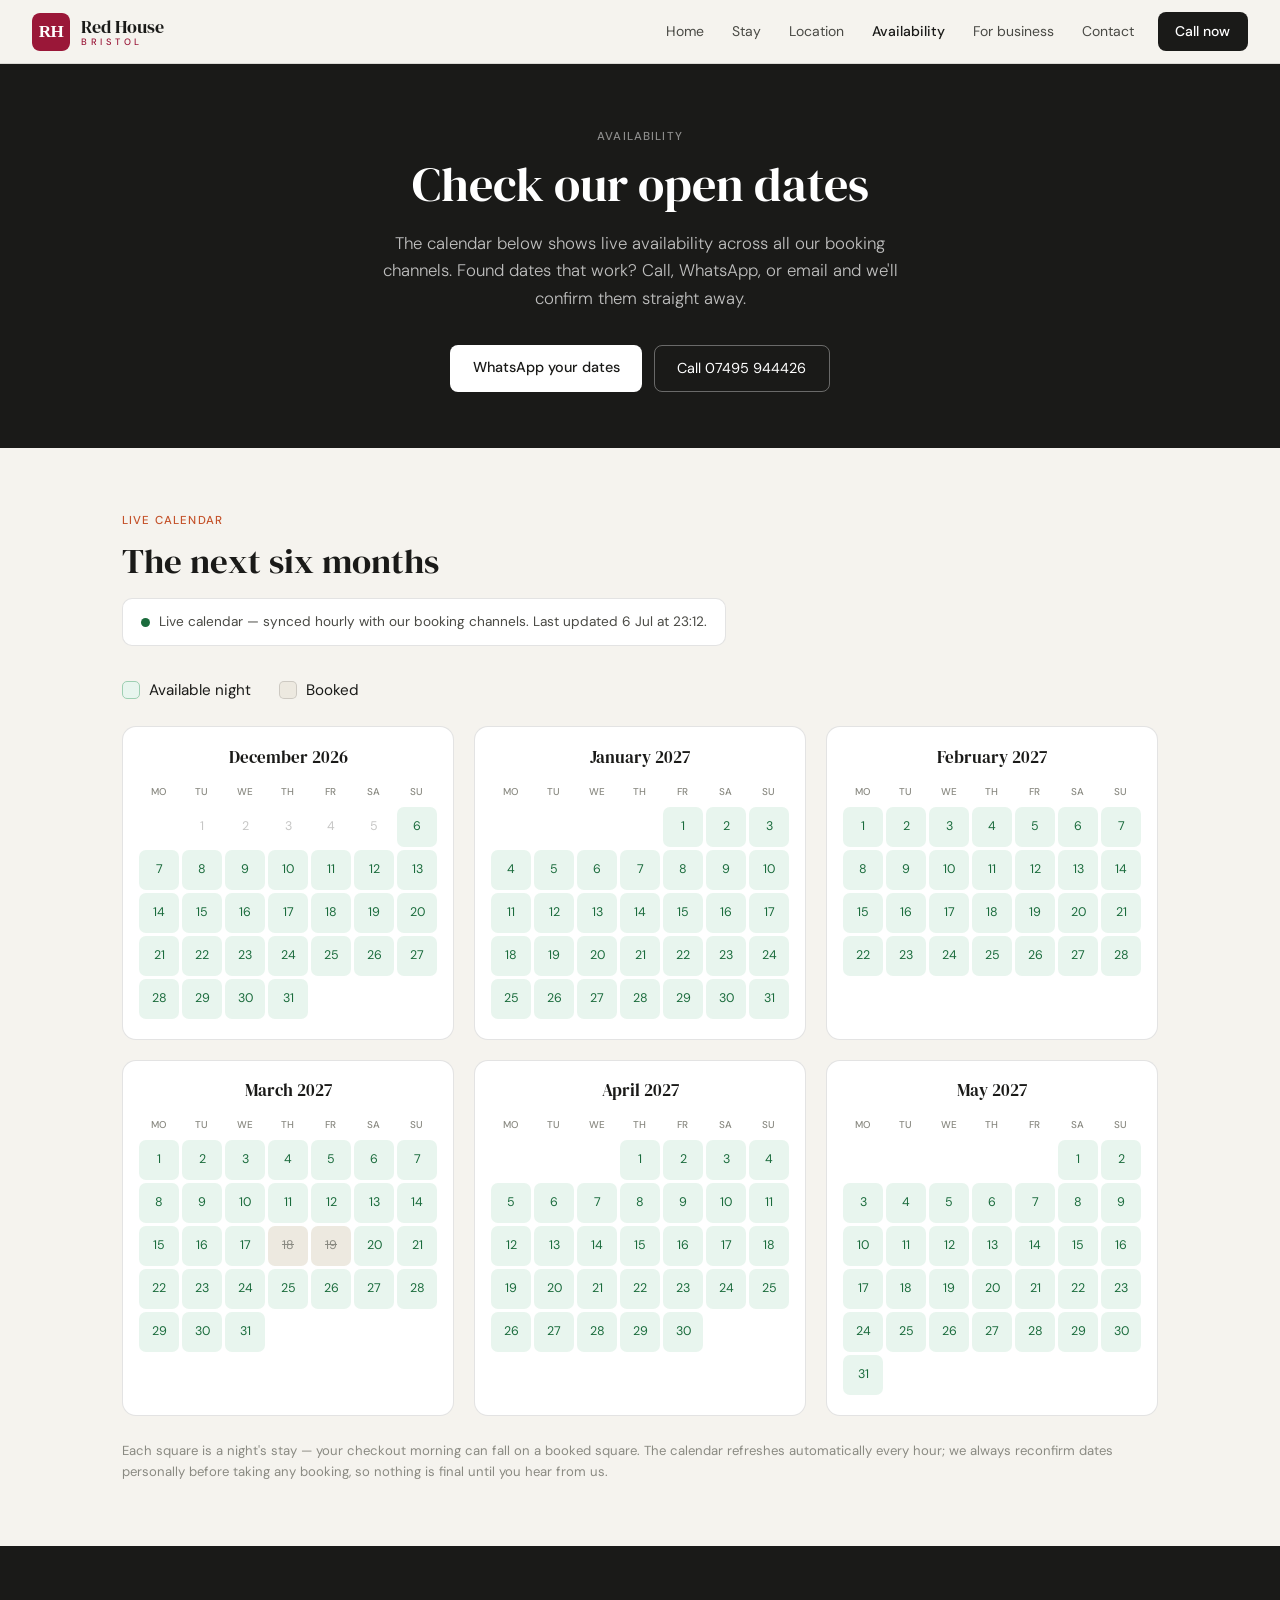
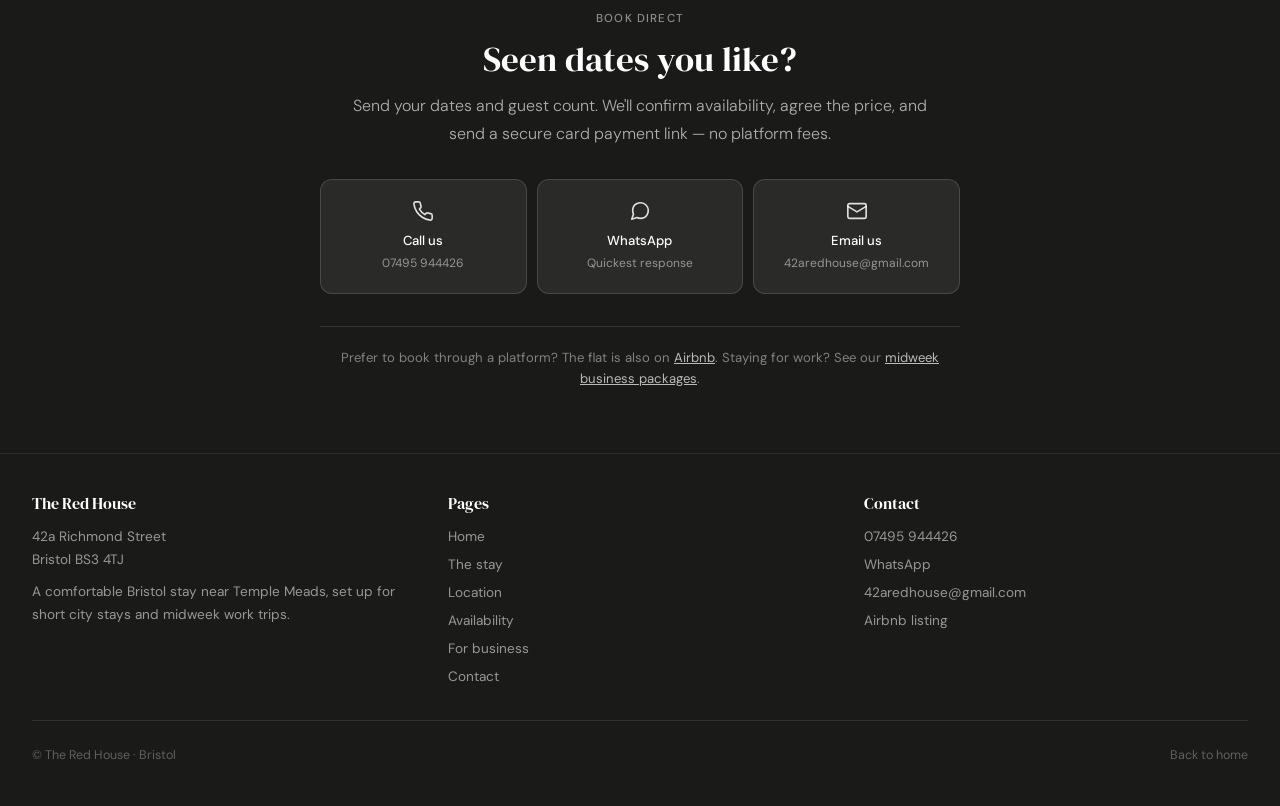
==== commit e9b53137: "Extend calendar to six months and add RH brand lockup to header - Availability calendar now shows 6 " ====
--- a/availability.html
+++ b/availability.html
@@ -40,7 +40,7 @@
 <body>
 
 <header class="site-header">
-  <a href="index.html" class="nav-logo">The Red House <span>· Bristol</span></a>
+  <a href="index.html" class="nav-logo"><img src="assets/logo-rh.svg" alt="" class="nav-logo-icon"><span class="nav-logo-text">Red House<span class="nav-logo-loc">Bristol</span></span></a>
   <nav class="nav-links" aria-label="Main navigation">
     <a href="index.html">Home</a>
     <a href="stay.html">Stay</a>
@@ -57,7 +57,7 @@
 
 <div class="mobile-nav" id="mobileNav">
   <div class="mobile-nav-header">
-    <span class="mobile-nav-title">The Red House</span>
+    <span class="mobile-nav-title"><img src="assets/logo-rh.svg" alt="" class="nav-logo-icon">Red House</span>
     <button class="mobile-nav-close" aria-label="Close menu">✕</button>
   </div>
   <a href="index.html">Home</a>
@@ -85,19 +85,19 @@
 
   <section class="section reveal">
     <span class="eyebrow">Live calendar</span>
-    <h2>The next four months</h2>
+    <h2>The next six months</h2>
 
     <div class="cal-status" id="calStatus">
       <span class="dot off"></span>
       <span>Loading calendar…</span>
     </div>
 
-    <div class="cal-months" id="calMonths"></div>
-
     <div class="cal-legend">
       <div class="leg"><div class="leg-dot" style="background:var(--green-light);border:1px solid #9ecfb2;"></div> Available night</div>
       <div class="leg"><div class="leg-dot" style="background:var(--paper-warm);border:1px solid rgba(26,26,24,0.15);"></div> Booked</div>
     </div>
+
+    <div class="cal-months" id="calMonths"></div>
 
     <p class="fineprint">Each square is a night's stay — your checkout morning can fall on a booked square. The calendar refreshes automatically every hour; we always reconfirm dates personally before taking any booking, so nothing is final until you hear from us.</p>
   </section>
@@ -164,7 +164,7 @@
 <script src="assets/js/site.js"></script>
 <script>
 (function () {
-  var MONTHS_TO_SHOW = 4;
+  var MONTHS_TO_SHOW = 6;
   var MONTH_NAMES = ['January','February','March','April','May','June','July','August','September','October','November','December'];
   var DOW = ['Mo','Tu','We','Th','Fr','Sa','Su'];
 
--- a/assets/css/styles.css
+++ b/assets/css/styles.css
@@ -13,6 +13,7 @@
   --paper-warm: #ede9e0;
   --accent: #c4522a;
   --accent-light: #f0e8e0;
+  --brand-red: #9a1738;
   --white: #ffffff;
   --border: rgba(26,26,24,0.12);
   --blue-light: #e8f0fb;
@@ -44,8 +45,10 @@
   display: flex; align-items: center; justify-content: space-between;
   padding: 0 2rem;
 }
-.nav-logo { font-family: var(--serif); font-size: 1.2rem; color: var(--ink); text-decoration: none; }
-.nav-logo span { color: var(--ink-muted); font-size: 0.85rem; font-family: var(--sans); font-weight: 300; margin-left: 0.4rem; }
+.nav-logo { display: flex; align-items: center; gap: 11px; text-decoration: none; }
+.nav-logo-icon { width: 38px; height: 38px; border-radius: 8px; display: block; flex-shrink: 0; }
+.nav-logo-text { display: flex; flex-direction: column; font-family: var(--serif); font-size: 1.15rem; color: var(--ink); line-height: 1.15; }
+.nav-logo-loc { font-family: var(--sans); font-size: 0.58rem; font-weight: 500; letter-spacing: 0.38em; text-transform: uppercase; color: var(--brand-red); }
 .nav-links { display: flex; align-items: center; gap: 0.25rem; }
 .nav-links a {
   font-size: 0.875rem; font-weight: 400; color: var(--ink-mid);
@@ -74,7 +77,8 @@
 }
 .mobile-nav.open { display: flex; }
 .mobile-nav-header { display: flex; justify-content: space-between; align-items: center; margin-bottom: 2rem; }
-.mobile-nav-title { font-family: var(--serif); font-size: 1.1rem; }
+.mobile-nav-title { font-family: var(--serif); font-size: 1.1rem; display: flex; align-items: center; gap: 10px; }
+.mobile-nav-title .nav-logo-icon { width: 32px; height: 32px; border-radius: 7px; }
 .mobile-nav-close { background: none; border: none; cursor: pointer; font-size: 1.5rem; color: var(--ink); line-height: 1; }
 .mobile-nav a { font-family: var(--serif); font-size: 1.6rem; color: var(--ink); text-decoration: none; padding: 0.5rem 0; border-bottom: 1px solid var(--border); }
 .mobile-nav a:last-child { border-bottom: none; }
@@ -442,7 +446,9 @@
 .cal-day.free { background: var(--green-light); color: var(--green-mid); }
 .cal-day.booked { background: var(--paper-warm); color: var(--ink-muted); text-decoration: line-through; }
 .cal-day.past { color: rgba(26,26,24,0.25); }
-.cal-legend { display: flex; gap: 1.5rem; flex-wrap: wrap; font-size: 0.82rem; color: var(--ink-mid); margin-top: 1.5rem; }
+.cal-legend { display: flex; gap: 1.75rem; flex-wrap: wrap; font-size: 0.95rem; color: var(--ink); margin: 0 0 1.5rem; }
+.cal-legend .leg { gap: 9px; }
+.cal-legend .leg-dot { width: 18px; height: 18px; border-radius: 5px; }
 
 /* ---------- REVEAL ANIMATION ---------- */
 @media (prefers-reduced-motion: no-preference) {
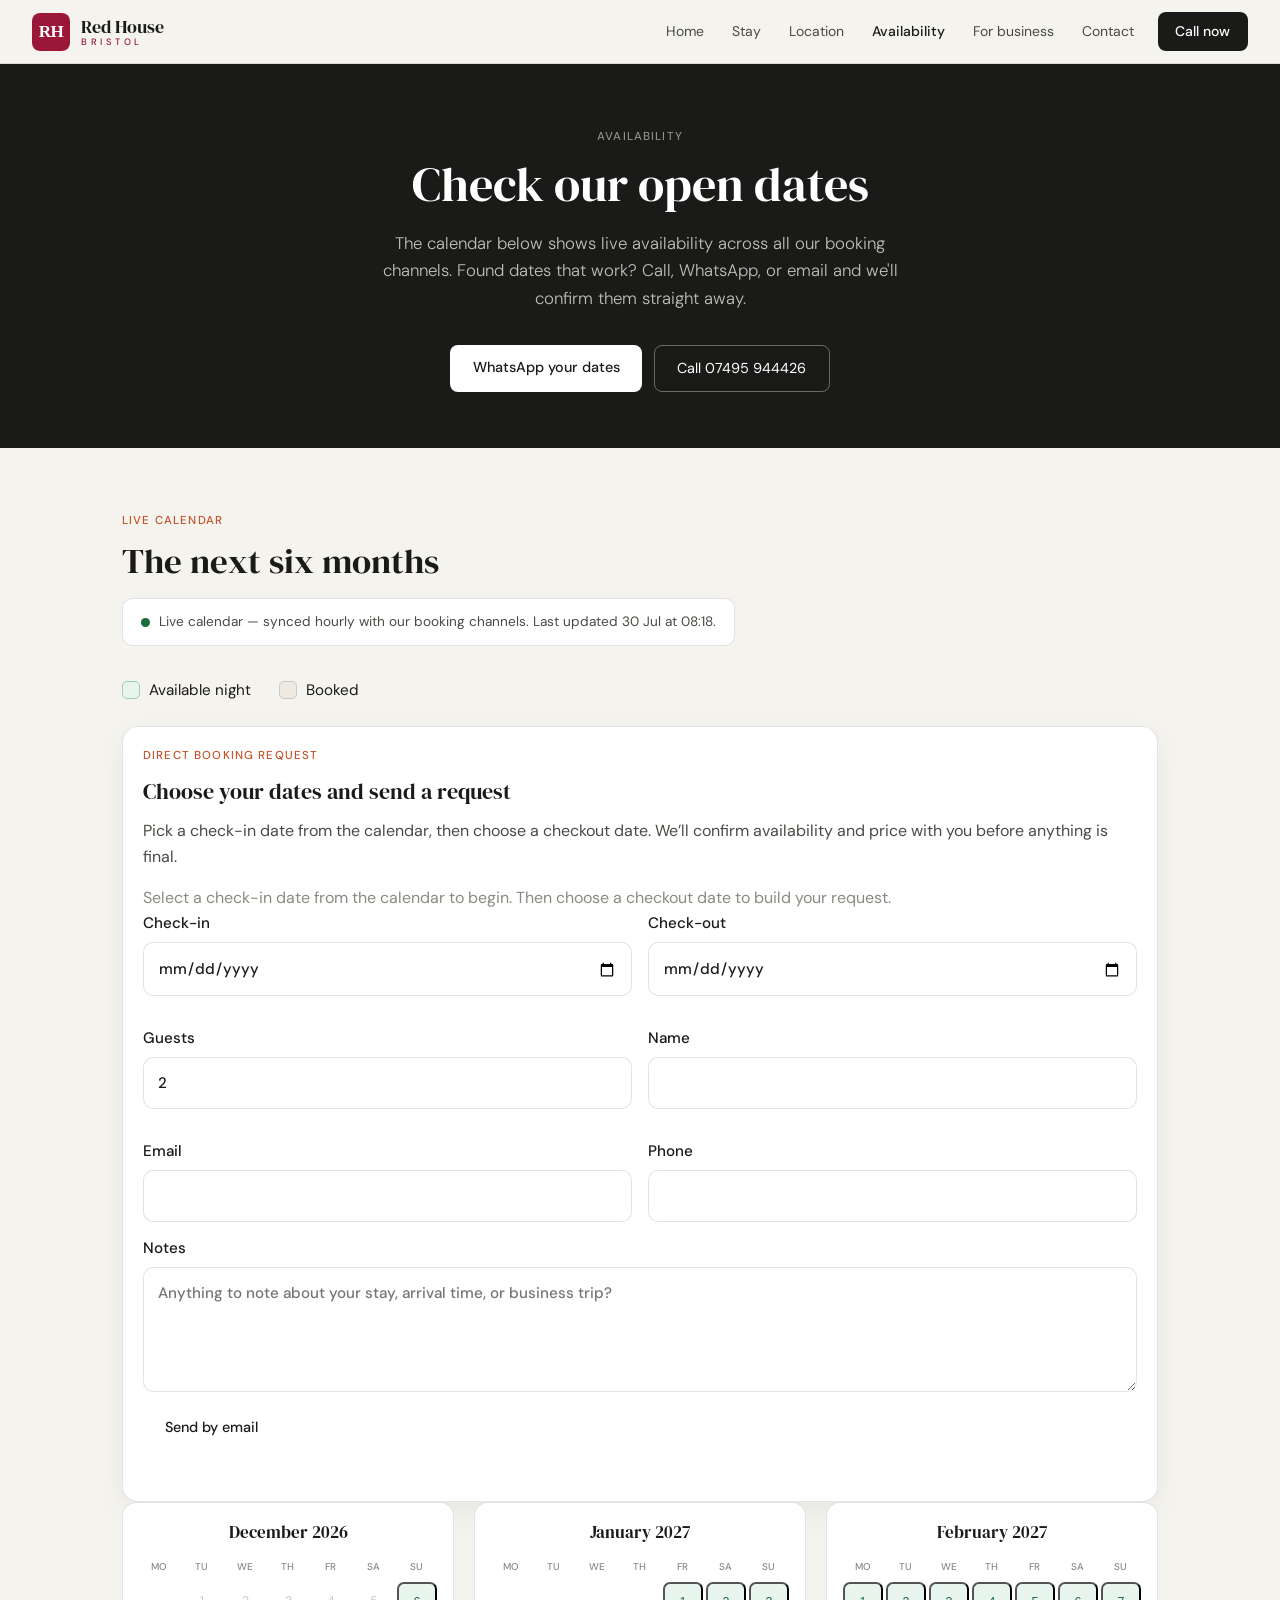
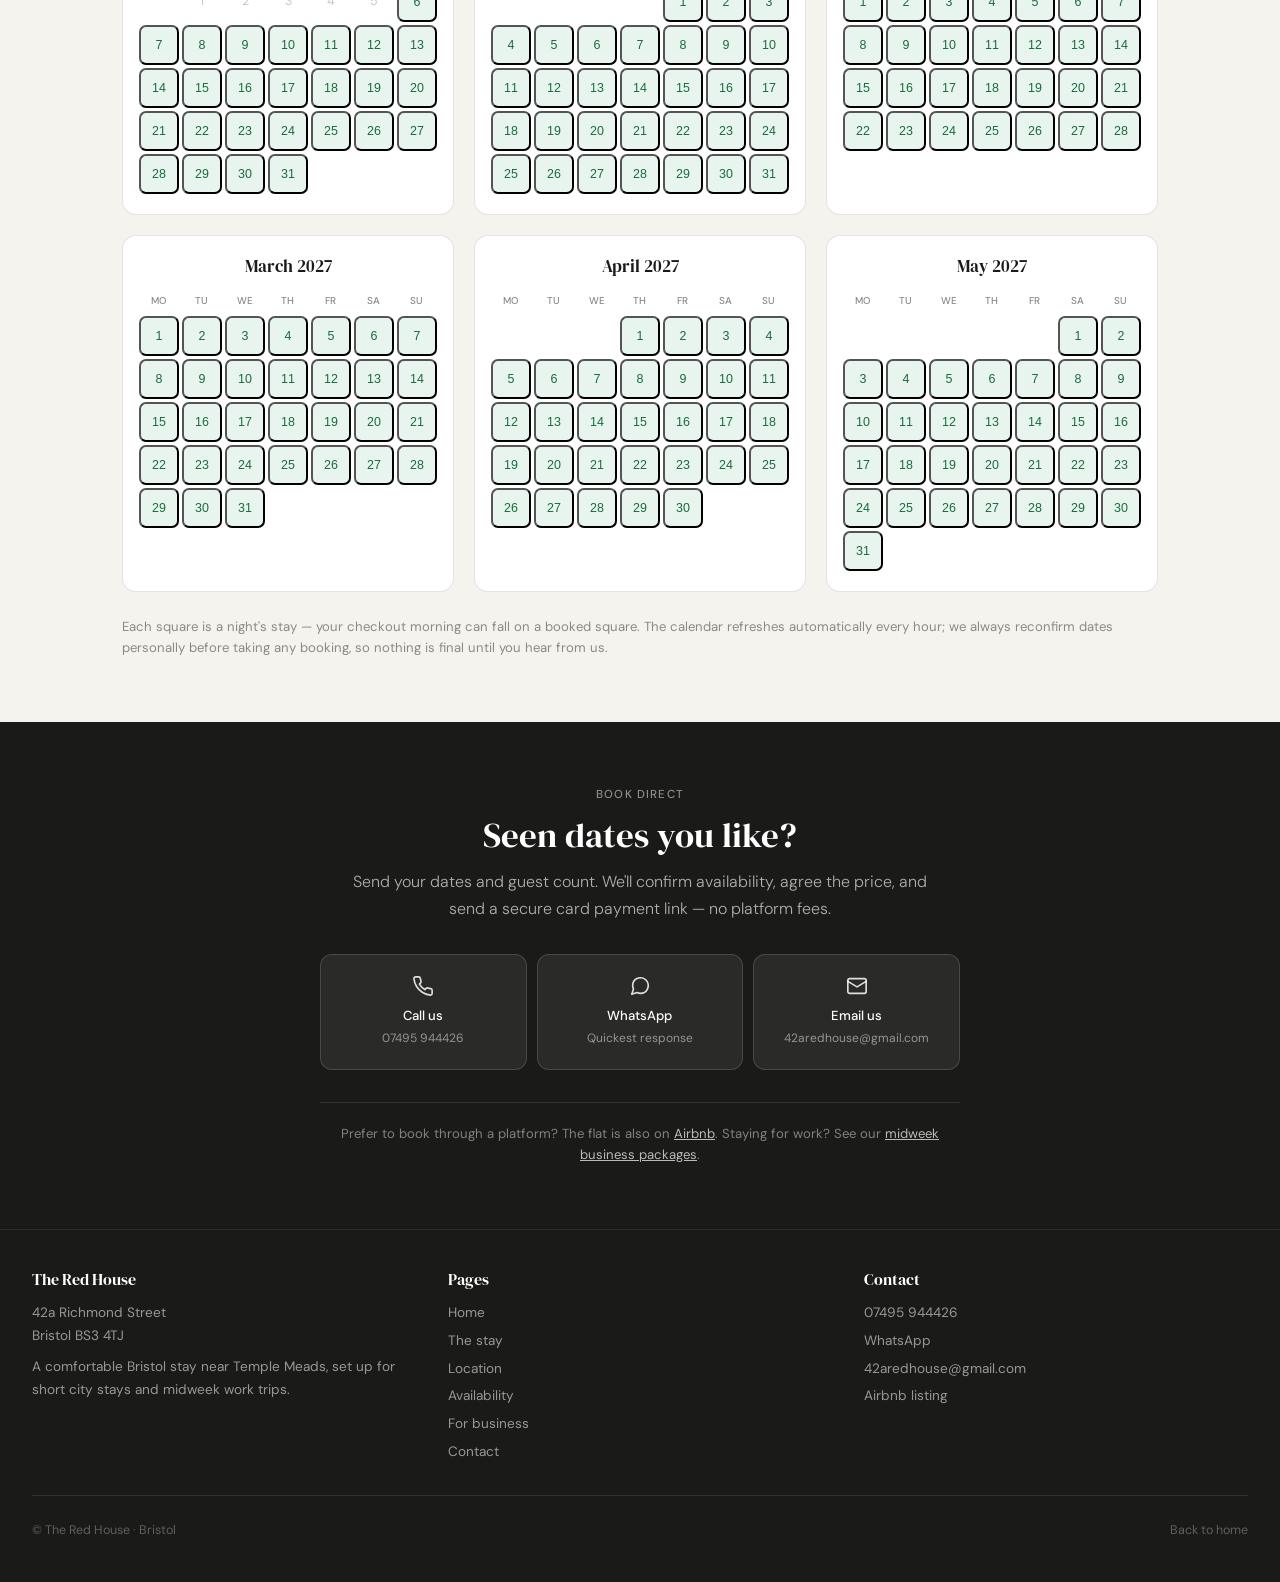
==== commit ad2abd23: "Remove unfinished admin/manual-block panel from availability page The manual date-block tool was gat" ====
--- a/availability.html
+++ b/availability.html
@@ -97,6 +97,57 @@
       <div class="leg"><div class="leg-dot" style="background:var(--paper-warm);border:1px solid rgba(26,26,24,0.15);"></div> Booked</div>
     </div>
 
+    <div class="booking-panel" id="bookingPanel">
+      <div class="booking-panel-header">
+        <span class="eyebrow">Direct booking request</span>
+        <h3>Choose your dates and send a request</h3>
+        <p>Pick a check-in date from the calendar, then choose a checkout date. We’ll confirm availability and price with you before anything is final.</p>
+      </div>
+      <div class="booking-panel-body">
+        <div class="booking-summary" id="bookingSummary">
+          <p class="booking-empty">Select a check-in date from the calendar to begin.</p>
+        </div>
+        <form class="booking-form" id="bookingForm">
+          <div class="booking-grid">
+            <label>
+              Check-in
+              <input id="checkIn" name="checkIn" type="date" required>
+            </label>
+            <label>
+              Check-out
+              <input id="checkOut" name="checkOut" type="date" required>
+            </label>
+            <label>
+              Guests
+              <input id="guests" name="guests" type="number" min="1" max="5" value="2">
+            </label>
+            <label>
+              Name
+              <input id="name" name="name" type="text" required>
+            </label>
+            <label>
+              Email
+              <input id="email" name="email" type="email">
+            </label>
+            <label>
+              Phone
+              <input id="phone" name="phone" type="tel">
+            </label>
+          </div>
+          <label>
+            Notes
+            <textarea id="notes" name="notes" rows="4" placeholder="Anything to note about your stay, arrival time, or business trip?"></textarea>
+          </label>
+          <div class="booking-actions">
+            <button type="button" class="btn btn-white" id="emailBtn">Send by email</button>
+            <button type="button" class="btn btn-ghost-light" id="waBtn">Send via WhatsApp</button>
+          </div>
+          <p class="booking-message" id="bookingMessage" aria-live="polite"></p>
+        </form>
+      </div>
+    </div>
+
+
     <div class="cal-months" id="calMonths"></div>
 
     <p class="fineprint">Each square is a night's stay — your checkout morning can fall on a booked square. The calendar refreshes automatically every hour; we always reconfirm dates personally before taking any booking, so nothing is final until you hear from us.</p>
@@ -167,23 +218,177 @@
   var MONTHS_TO_SHOW = 6;
   var MONTH_NAMES = ['January','February','March','April','May','June','July','August','September','October','November','December'];
   var DOW = ['Mo','Tu','We','Th','Fr','Sa','Su'];
+  var bookingPanel = document.getElementById('bookingPanel');
+  var bookingSummary = document.getElementById('bookingSummary');
+  var bookingMessage = document.getElementById('bookingMessage');
+  var checkInInput = document.getElementById('checkIn');
+  var checkOutInput = document.getElementById('checkOut');
+  var guestsInput = document.getElementById('guests');
+  var nameInput = document.getElementById('name');
+  var emailInput = document.getElementById('email');
+  var phoneInput = document.getElementById('phone');
+  var notesInput = document.getElementById('notes');
+  var emailBtn = document.getElementById('emailBtn');
+  var waBtn = document.getElementById('waBtn');
+  var selection = { start: null, end: null };
+  var cachedRanges = [];
+  var calendarWrap = document.getElementById('calMonths');
+  var statusEl = document.getElementById('calStatus');
 
   function pad(n) { return n < 10 ? '0' + n : '' + n; }
   function iso(y, m, d) { return y + '-' + pad(m + 1) + '-' + pad(d); }
+  function humanDate(dateStr) {
+    var d = new Date(dateStr + 'T00:00:00');
+    return d.toLocaleDateString('en-GB', { day: 'numeric', month: 'short', year: 'numeric' });
+  }
 
   function isBooked(dateStr, ranges) {
     for (var i = 0; i < ranges.length; i++) {
-      // end date is the checkout day, so it is exclusive
       if (dateStr >= ranges[i].start && dateStr < ranges[i].end) return true;
     }
     return false;
   }
 
+  function isFree(dateStr, ranges) {
+    var now = new Date();
+    var todayStr = iso(now.getFullYear(), now.getMonth(), now.getDate());
+    return dateStr >= todayStr && !isBooked(dateStr, ranges);
+  }
+
+  function updateBookingPanel() {
+    if (!bookingPanel || !bookingSummary) return;
+    bookingPanel.hidden = false;
+    if (!selection.start && !selection.end) {
+      bookingSummary.innerHTML = '<p class="booking-empty">Select a check-in date from the calendar to begin. Then choose a checkout date to build your request.</p>';
+      if (checkInInput) checkInInput.value = '';
+      if (checkOutInput) checkOutInput.value = '';
+      if (bookingMessage) bookingMessage.textContent = '';
+      return;
+    }
+
+    var html = '<div class="booking-summary-card">';
+    if (selection.start && !selection.end) {
+      html += '<p><strong>Check-in:</strong> ' + humanDate(selection.start) + '</p>';
+      html += '<p>Choose a checkout date from the calendar to complete your request.</p>';
+    } else if (selection.start && selection.end) {
+      var startDate = new Date(selection.start + 'T00:00:00');
+      var endDate = new Date(selection.end + 'T00:00:00');
+      var nights = Math.round((endDate - startDate) / 86400000);
+      html += '<p><strong>Check-in:</strong> ' + humanDate(selection.start) + '</p>';
+      html += '<p><strong>Checkout:</strong> ' + humanDate(selection.end) + '</p>';
+      html += '<p><strong>Length:</strong> ' + nights + (nights === 1 ? ' night' : ' nights') + '</p>';
+    }
+    html += '</div>';
+    bookingSummary.innerHTML = html;
+
+    if (checkInInput && selection.start) checkInInput.value = selection.start;
+    if (checkOutInput && selection.end) checkOutInput.value = selection.end;
+  }
+
+  function updateSelectionHighlight() {
+    if (!calendarWrap) return;
+    calendarWrap.querySelectorAll('.cal-day').forEach(function (cell) {
+      cell.classList.remove('selected', 'range', 'start', 'end');
+    });
+
+    if (!selection.start) return;
+    var startCell = calendarWrap.querySelector('.cal-day[data-date="' + selection.start + '"]');
+    if (startCell) startCell.classList.add('selected', 'start');
+
+    if (!selection.end) return;
+    var endCell = calendarWrap.querySelector('.cal-day[data-date="' + selection.end + '"]');
+    if (endCell) endCell.classList.add('selected', 'end');
+
+    var cursor = new Date(selection.start + 'T00:00:00');
+    var endDate = new Date(selection.end + 'T00:00:00');
+    while (cursor < endDate) {
+      cursor.setDate(cursor.getDate() + 1);
+      var currentStr = iso(cursor.getFullYear(), cursor.getMonth(), cursor.getDate());
+      var activeCell = calendarWrap.querySelector('.cal-day[data-date="' + currentStr + '"]');
+      if (activeCell) activeCell.classList.add('range');
+    }
+  }
+
+  function setSelection(dateStr) {
+    if (!dateStr || !isFree(dateStr, cachedRanges)) return;
+
+    if (!selection.start || selection.end) {
+      selection = { start: dateStr, end: null };
+      if (bookingMessage) bookingMessage.textContent = 'Check-in selected. Choose a checkout date from the next available day.';
+    } else if (selection.start && !selection.end) {
+      if (dateStr <= selection.start) {
+        selection = { start: dateStr, end: null };
+        if (bookingMessage) bookingMessage.textContent = 'Check-in updated. Choose a checkout date from the next available day.';
+      } else {
+        selection.end = dateStr;
+        if (bookingMessage) bookingMessage.textContent = 'Stay selected. You can edit the dates or send your request now.';
+      }
+    }
+
+    updateBookingPanel();
+    updateSelectionHighlight();
+  }
+
+  function bindCalendarDays() {
+    if (!calendarWrap) return;
+    calendarWrap.querySelectorAll('.cal-day.free').forEach(function (cell) {
+      cell.addEventListener('click', function () {
+        setSelection(this.getAttribute('data-date'));
+      });
+    });
+  }
+
+  function sendBooking(type) {
+    if (!selection.start || !selection.end) {
+      if (bookingMessage) bookingMessage.textContent = 'Please choose both a check-in and a checkout date first.';
+      return;
+    }
+
+    var guestName = nameInput ? nameInput.value.trim() : '';
+    var emailValue = emailInput ? emailInput.value.trim() : '';
+    var phoneValue = phoneInput ? phoneInput.value.trim() : '';
+    if (!guestName) {
+      if (bookingMessage) bookingMessage.textContent = 'Please add your name so we know who to contact.';
+      return;
+    }
+    if (!emailValue && !phoneValue) {
+      if (bookingMessage) bookingMessage.textContent = 'Please add either an email address or a phone number.';
+      return;
+    }
+
+    var notes = notesInput ? notesInput.value.trim() : '';
+    var guestCount = guestsInput ? guestsInput.value : '2';
+    var subject = 'Booking request for The Red House';
+    var body = [
+      'Hello,',
+      '',
+      'I would like to make a booking request for The Red House.',
+      'Check-in: ' + humanDate(selection.start),
+      'Checkout: ' + humanDate(selection.end),
+      'Guests: ' + guestCount,
+      'Name: ' + guestName,
+      'Email: ' + (emailValue || 'Not provided'),
+      'Phone: ' + (phoneValue || 'Not provided'),
+      'Notes: ' + (notes || 'None')
+    ].join('\n');
+
+    if (type === 'email') {
+      var mailto = 'mailto:42aredhouse@gmail.com?subject=' + encodeURIComponent(subject) + '&body=' + encodeURIComponent(body);
+      window.location.href = mailto;
+      if (bookingMessage) bookingMessage.textContent = 'Your email app should open with the booking request prefilled.';
+    } else {
+      var waText = encodeURIComponent('Hello, I would like to make a booking request for The Red House.\nCheck-in: ' + humanDate(selection.start) + '\nCheckout: ' + humanDate(selection.end) + '\nGuests: ' + guestCount + '\nName: ' + guestName + '\nEmail: ' + (emailValue || 'Not provided') + '\nPhone: ' + (phoneValue || 'Not provided') + '\nNotes: ' + (notes || 'None'));
+      var waUrl = 'https://wa.me/447495944426?text=' + waText;
+      window.open(waUrl, '_blank', 'noopener,noreferrer');
+      if (bookingMessage) bookingMessage.textContent = 'Your WhatsApp chat should open with the booking request prefilled.';
+    }
+  }
+
   function render(data) {
-    var statusEl = document.getElementById('calStatus');
-    var wrap = document.getElementById('calMonths');
     var connected = data && data.connected === true;
     var ranges = (data && data.booked) || [];
+    cachedRanges = ranges;
+    var allRanges = cachedRanges;
 
     if (connected) {
       var updatedTxt = '';
@@ -194,7 +399,7 @@
       }
       statusEl.innerHTML = '<span class="dot live"></span><span>Live calendar — synced hourly with our booking channels.' + updatedTxt + '</span>';
     } else {
-      statusEl.innerHTML = '<span class="dot off"></span><span>The live calendar is being connected. In the meantime, send us your dates and we’ll confirm availability right away.</span>';
+      statusEl.innerHTML = '<span class="dot off"></span><span>The live calendar is being connected. You can still use the booking request form below.</span>';
     }
 
     var now = new Date();
@@ -211,21 +416,39 @@
       for (var d = 0; d < 7; d++) html += '<div class="cal-dow">' + DOW[d] + '</div>';
 
       var first = new Date(y, mon, 1);
-      var lead = (first.getDay() + 6) % 7; // Monday-first offset
+      var lead = (first.getDay() + 6) % 7;
       for (var b = 0; b < lead; b++) html += '<div class="cal-day"></div>';
 
       var daysInMonth = new Date(y, mon + 1, 0).getDate();
       for (var day = 1; day <= daysInMonth; day++) {
         var ds = iso(y, mon, day);
         var cls = 'cal-day';
-        if (ds < todayStr) cls += ' past';
-        else if (connected) cls += isBooked(ds, ranges) ? ' booked' : ' free';
-        html += '<div class="' + cls + '">' + day + '</div>';
+        if (ds < todayStr) {
+          cls += ' past';
+          html += '<div class="' + cls + '">' + day + '</div>';
+        } else if (connected) {
+          if (isBooked(ds, allRanges)) {
+            cls += ' booked';
+            html += '<div class="' + cls + '">' + day + '</div>';
+          } else {
+            cls += ' free';
+            html += '<button type="button" class="' + cls + '" data-date="' + ds + '" aria-label="Select ' + humanDate(ds) + '">' + day + '</button>';
+          }
+        } else {
+          html += '<div class="' + cls + '">' + day + '</div>';
+        }
       }
       html += '</div></div>';
     }
-    wrap.innerHTML = html;
-  }
+
+    calendarWrap.innerHTML = html;
+    bindCalendarDays();
+    updateBookingPanel();
+    updateSelectionHighlight();
+  }
+
+  if (emailBtn) emailBtn.addEventListener('click', function () { sendBooking('email'); });
+  if (waBtn) waBtn.addEventListener('click', function () { sendBooking('whatsapp'); });
 
   fetch('availability.json', { cache: 'no-store' })
     .then(function (r) { return r.ok ? r.json() : null; })
--- a/assets/css/styles.css
+++ b/assets/css/styles.css
@@ -250,6 +250,46 @@
 /* Standalone framed image */
 .media-card { border-radius: 12px; overflow: hidden; border: 1px solid var(--border); background: var(--white); margin: 0; }
 .media-card img { display: block; width: 100%; }
+
+/* ---------- PORTAL / AUTH ---------- */
+.portal-status {
+  margin: 0 auto 1.25rem;
+  max-width: 760px;
+  padding: 0.85rem 1rem;
+  border-radius: 10px;
+  font-size: 0.95rem;
+  display: none;
+}
+.portal-status.info { display: block; background: var(--blue-light); color: var(--blue-mid); }
+.portal-status.success { display: block; background: var(--green-light); color: var(--green-mid); }
+.portal-status.error { display: block; background: #fde8e8; color: #9b2c2c; }
+.portal-card {
+  max-width: 760px;
+  margin: 0 auto 1rem;
+  padding: 1.5rem;
+  background: var(--white);
+  border: 1px solid var(--border);
+  border-radius: 14px;
+  box-shadow: 0 10px 28px rgba(15,14,12,0.04);
+}
+.portal-card h2 { margin-bottom: 0.5rem; }
+.portal-form { display: flex; flex-direction: column; gap: 0.75rem; margin-top: 1rem; }
+.portal-form label { font-size: 0.9rem; font-weight: 600; color: var(--ink-mid); }
+.portal-form input {
+  width: 100%; padding: 0.9rem 1rem; border: 1px solid var(--border);
+  border-radius: 10px; font: inherit; background: var(--paper);
+}
+.portal-shell { display: flex; flex-direction: column; gap: 1rem; }
+.portal-summary {
+  display: flex; justify-content: space-between; align-items: center; gap: 1rem;
+}
+.portal-list { display: flex; flex-direction: column; gap: 1rem; }
+.portal-booking-row { display: flex; justify-content: space-between; align-items: center; gap: 1rem; margin-bottom: 0.75rem; }
+.portal-pill {
+  display: inline-block; padding: 0.35rem 0.65rem; border-radius: 999px;
+  background: var(--accent-light); color: var(--accent); font-size: 0.8rem; font-weight: 600;
+}
+.portal-actions { margin-top: 1rem; }
 
 /* ---------- WEEK CALENDAR (business page) ---------- */
 .week-grid {
@@ -443,12 +483,29 @@
   aspect-ratio: 1; display: flex; align-items: center; justify-content: center;
   font-size: 0.78rem; border-radius: 7px;
 }
-.cal-day.free { background: var(--green-light); color: var(--green-mid); }
+.cal-day.free { background: var(--green-light); color: var(--green-mid); cursor: pointer; transition: transform 0.2s ease, box-shadow 0.2s ease, background 0.2s ease; }
+.cal-day.free:hover { transform: translateY(-1px); box-shadow: inset 0 0 0 1px rgba(21, 96, 57, 0.15); }
+.cal-day.free:focus-visible { outline: 2px solid var(--accent); outline-offset: 2px; }
 .cal-day.booked { background: var(--paper-warm); color: var(--ink-muted); text-decoration: line-through; }
 .cal-day.past { color: rgba(26,26,24,0.25); }
+.cal-day.selected { background: var(--ink); color: var(--white); }
+.cal-day.range { background: rgba(255, 181, 113, 0.35); color: var(--ink); }
+.cal-day.start, .cal-day.end { box-shadow: inset 0 0 0 2px rgba(255,255,255,0.35); }
 .cal-legend { display: flex; gap: 1.75rem; flex-wrap: wrap; font-size: 0.95rem; color: var(--ink); margin: 0 0 1.5rem; }
 .cal-legend .leg { gap: 9px; }
 .cal-legend .leg-dot { width: 18px; height: 18px; border-radius: 5px; }
+.booking-panel { margin-top: 1.4rem; background: var(--white); border: 1px solid var(--border); border-radius: 16px; padding: 1.25rem; box-shadow: 0 10px 30px rgba(26,26,24,0.05); }
+.booking-panel-header h3 { margin: 0.25rem 0 0.5rem; font-size: 1.35rem; color: var(--ink); }
+.booking-panel-header p { margin: 0 0 1rem; color: var(--ink-mid); line-height: 1.6; }
+.booking-summary-card { background: var(--paper-warm); border-radius: 12px; padding: 1rem; margin-bottom: 1rem; }
+.booking-summary-card p { margin: 0 0 0.35rem; color: var(--ink); }
+.booking-empty { color: var(--ink-muted); margin: 0; }
+.booking-grid { display: grid; grid-template-columns: repeat(2, minmax(0, 1fr)); gap: 1rem; }
+.booking-form label { display: flex; flex-direction: column; gap: 0.45rem; font-size: 0.95rem; color: var(--ink); font-weight: 500; margin-bottom: 0.85rem; }
+.booking-grid input, .booking-form textarea { border: 1px solid var(--border); border-radius: 10px; padding: 0.8rem 0.9rem; font: inherit; color: var(--ink); background: var(--white); }
+.booking-form textarea { min-height: 110px; resize: vertical; }
+.booking-actions { display: flex; flex-wrap: wrap; gap: 0.75rem; margin-top: 0.75rem; }
+.booking-message { min-height: 1.25rem; margin-top: 0.8rem; color: var(--accent); font-size: 0.95rem; }
 
 /* ---------- REVEAL ANIMATION ---------- */
 @media (prefers-reduced-motion: no-preference) {
